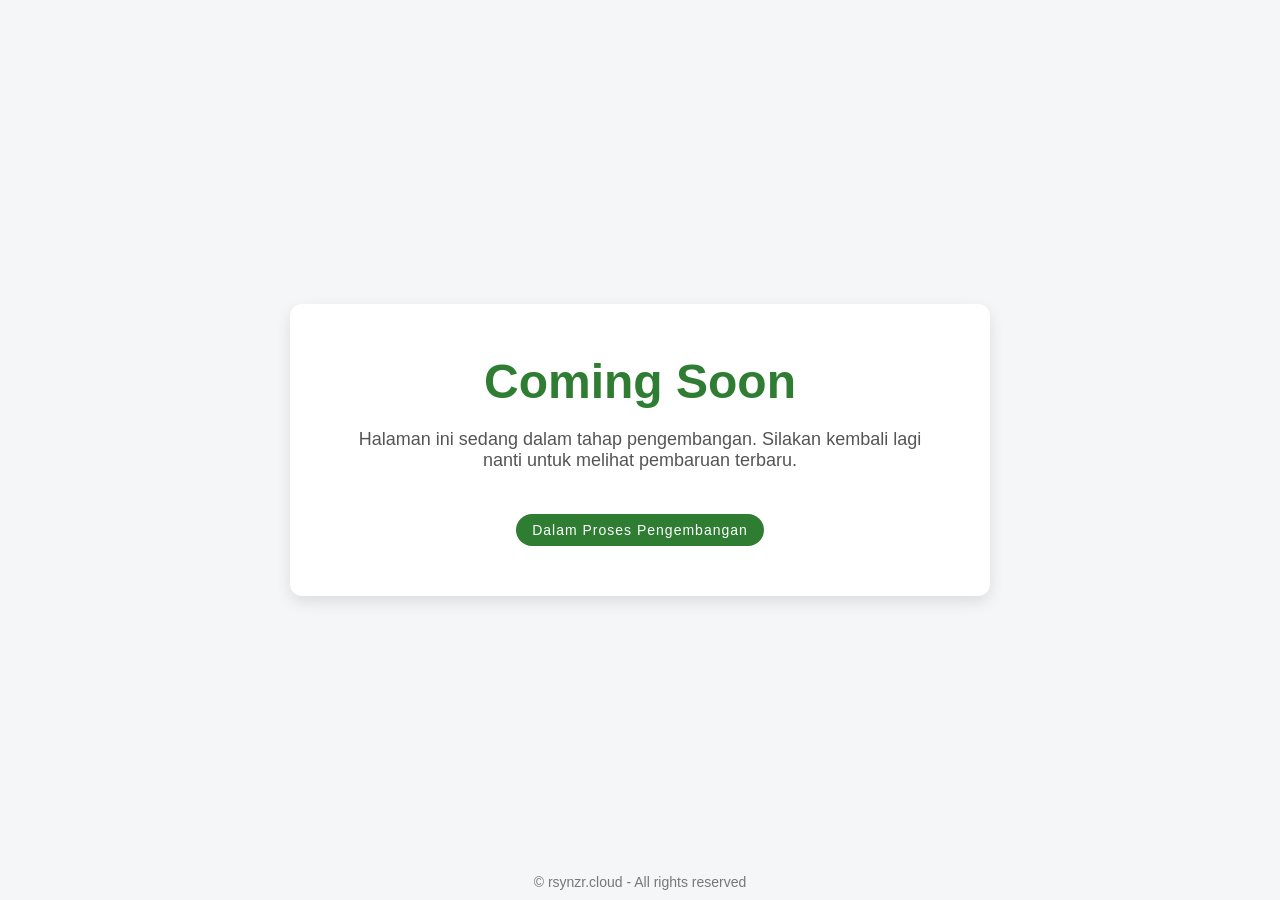
==== index.html @ 7661799d "robots" ====
<!DOCTYPE html>
<html lang="id">
<head>
    <meta charset="UTF-8">
    <meta name="viewport" content="width=device-width, initial-scale=1.0">
    <title>Coming Soon</title>
    <style>
        body {
            font-family: Arial, sans-serif;
            background-color: #f4f6f8;
            margin: 0;
            padding: 0;
            display: flex;
            justify-content: center;
            align-items: center;
            height: 100vh;
            text-align: center;
            position: relative;
        }
        .box {
            background: white;
            padding: 50px;
            border-radius: 12px;
            box-shadow: 0 6px 15px rgba(0,0,0,0.1);
            max-width: 600px;
        }
        h1 {
            font-size: 48px;
            margin: 0;
            color: #2e7d32;
        }
        p {
            margin-top: 20px;
            font-size: 18px;
            color: #555;
        }
        .badge {
            margin-top: 25px;
            display: inline-block;
            padding: 8px 16px;
            background-color: #2e7d32;
            color: white;
            border-radius: 20px;
            font-size: 14px;
            letter-spacing: 1px;
        }
        footer {
            position: absolute;
            bottom: 10px;
            width: 100%;
            text-align: center;
            font-size: 14px;
            color: #777;
        }
    </style>
</head>
<body>

    <div class="box">
        <h1>Coming Soon</h1>
        <p>Halaman ini sedang dalam tahap pengembangan. Silakan kembali lagi nanti untuk melihat pembaruan terbaru.</p>
        <div class="badge">Dalam Proses Pengembangan</div>
    </div>

    <footer>
        &copy; rsynzr.cloud - All rights reserved
    </footer>

</body>
</html>
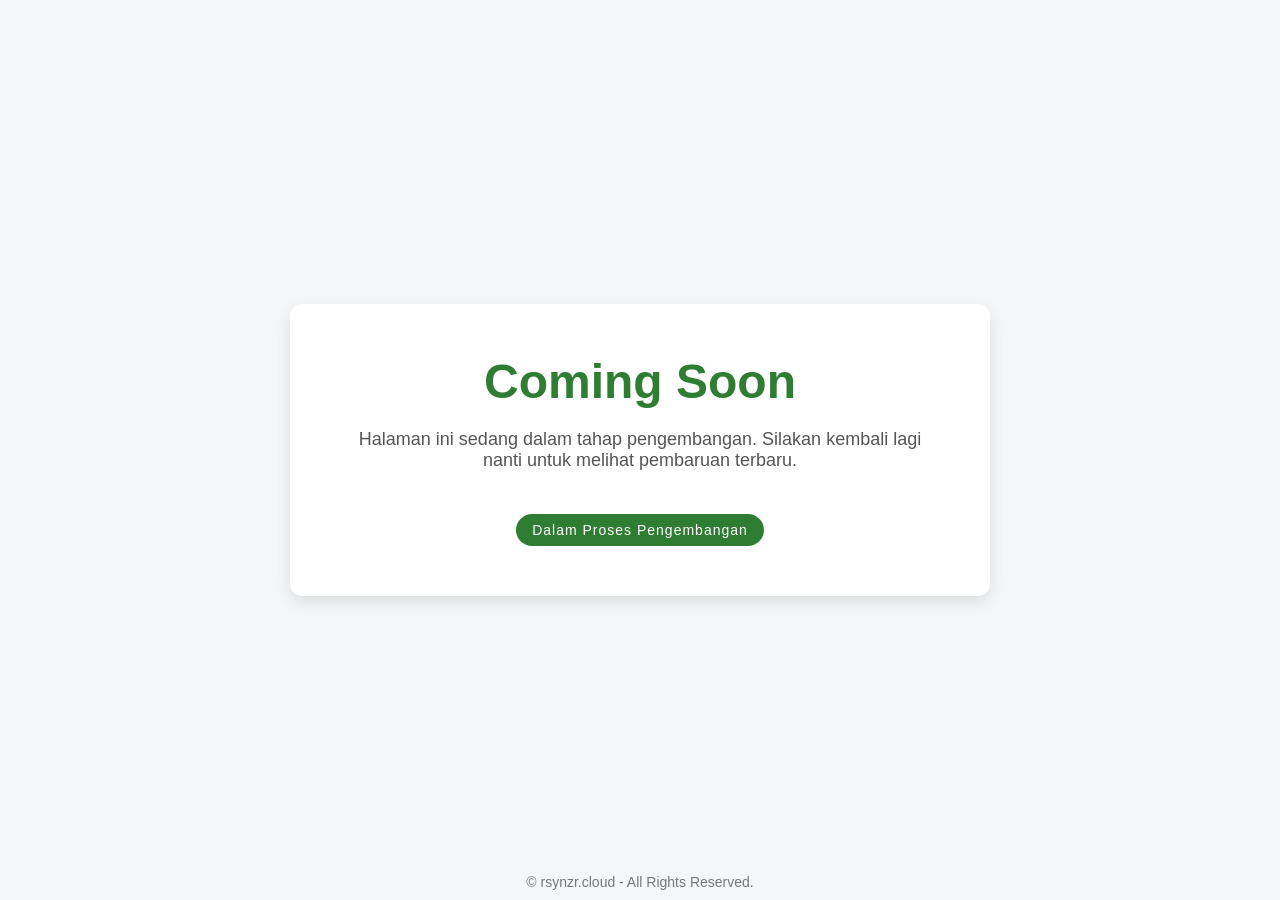
==== commit b9e06939: "copyright" ====
--- a/index.html
+++ b/index.html
@@ -1,6 +1,14 @@
 <!DOCTYPE html>
 <html lang="id">
 <head>
+     <!--                          
+  _ __ ___ _   _ _ __  _____ __ 
+ | '__/ __| | | | '_ \|_  / '__|
+ | |  \__ \ |_| | | | |/ /| |   
+ |_|  |___/\__, |_| |_/___|_|   
+            __/ |               
+           |___/               
+                                     -->
     <meta charset="UTF-8">
     <meta name="viewport" content="width=device-width, initial-scale=1.0">
     <title>Coming Soon</title>
@@ -63,7 +71,7 @@
     </div>
 
     <footer>
-        &copy; rsynzr.cloud - All rights reserved
+        &copy; rsynzr.cloud - All Rights Reserved.
     </footer>
 
 </body>
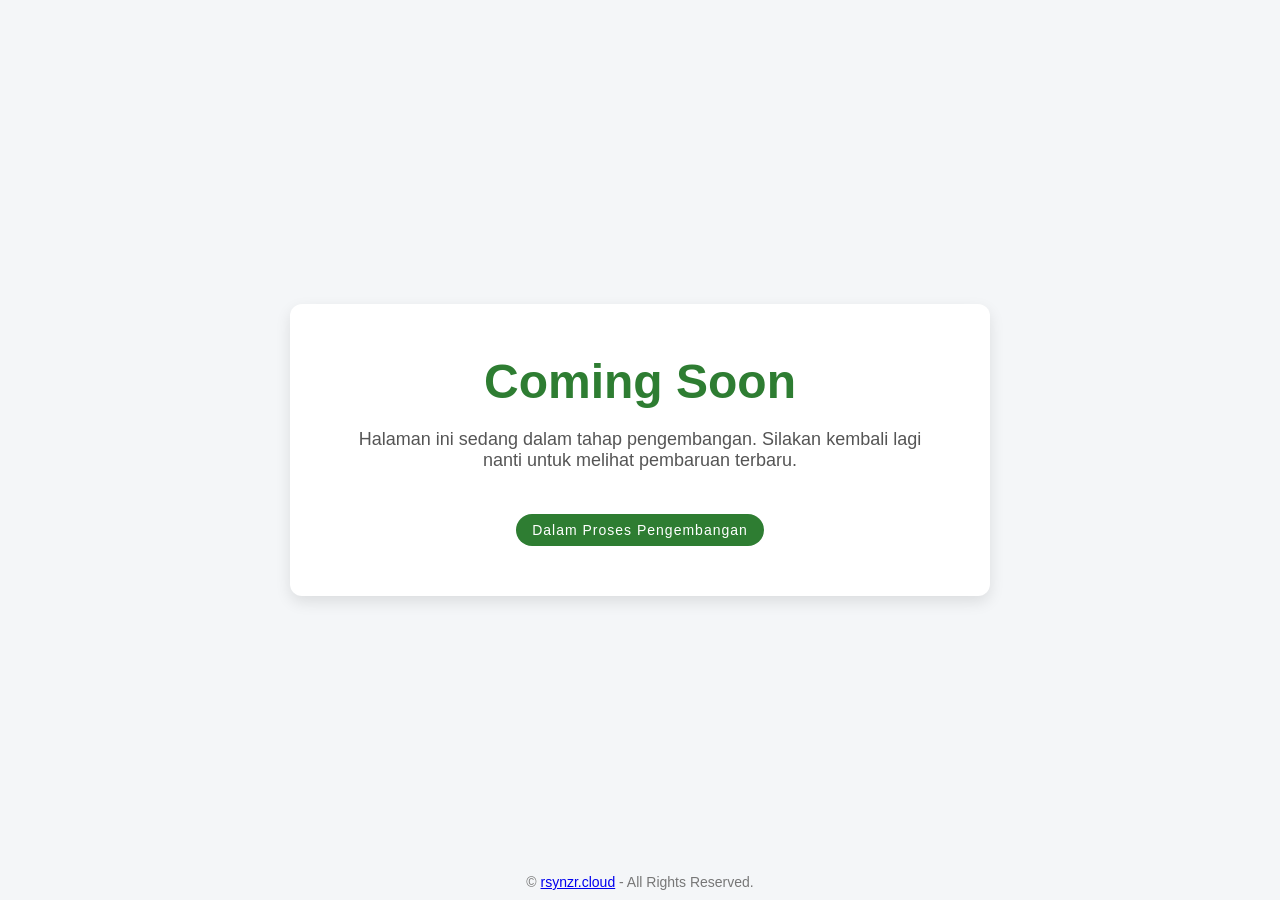
==== commit 8821f93f: "seb" ====
--- a/index.html
+++ b/index.html
@@ -70,8 +70,8 @@
         <div class="badge">Dalam Proses Pengembangan</div>
     </div>
 
-    <footer>
-        &copy; rsynzr.cloud - All Rights Reserved.
+   <footer>
+    &copy; <a href="https://rsynzr.cloud">rsynzr.cloud</a> - All Rights Reserved.
     </footer>
 
 </body>
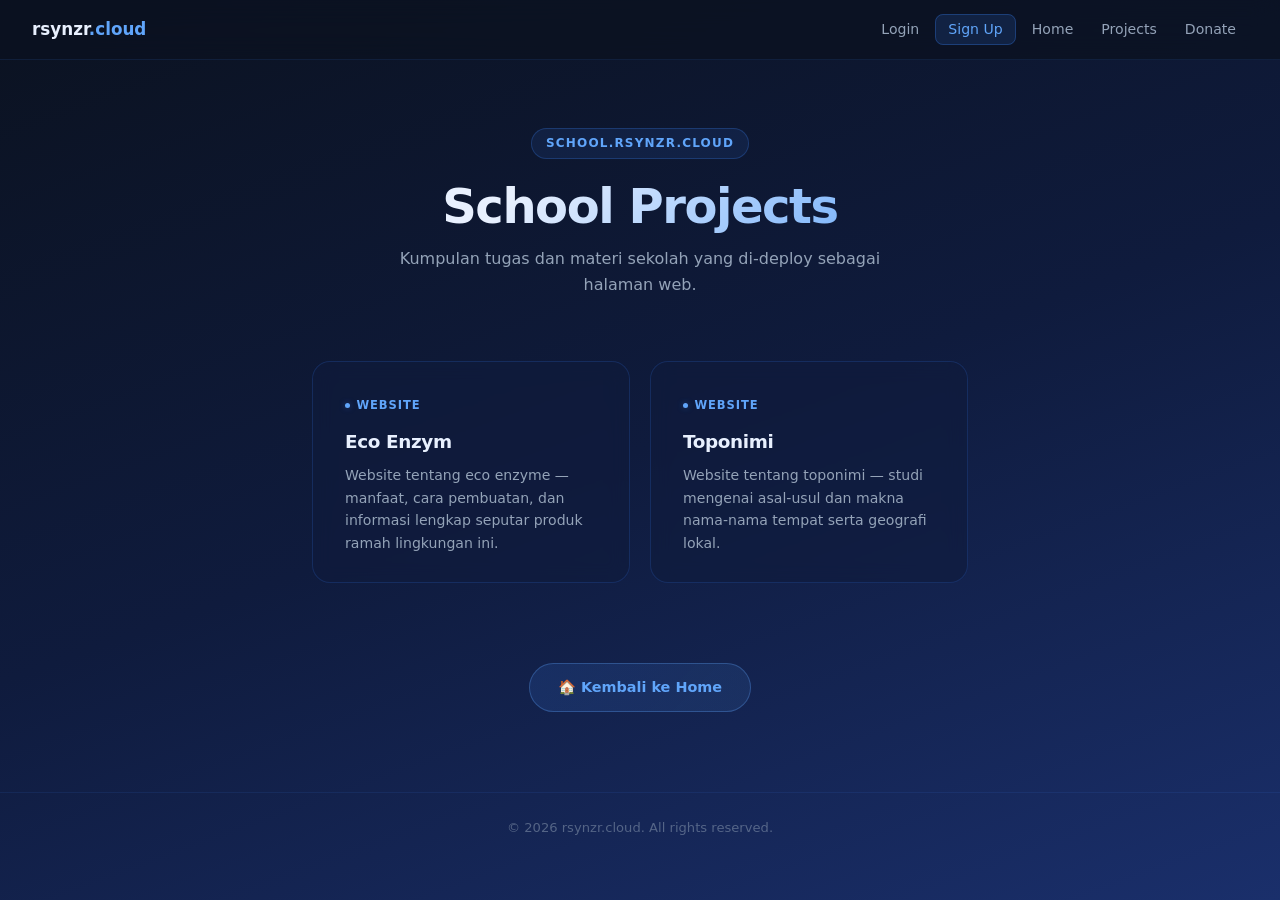
==== commit 5ac58629: "404" ====
--- a/index.html
+++ b/index.html
@@ -1,78 +1,205 @@
 <!DOCTYPE html>
 <html lang="id">
 <head>
-     <!--                          
-  _ __ ___ _   _ _ __  _____ __ 
- | '__/ __| | | | '_ \|_  / '__|
- | |  \__ \ |_| | | | |/ /| |   
- |_|  |___/\__, |_| |_/___|_|   
-            __/ |               
-           |___/               
-                                     -->
-    <meta charset="UTF-8">
-    <meta name="viewport" content="width=device-width, initial-scale=1.0">
-    <title>Coming Soon</title>
-    <style>
-        body {
-            font-family: Arial, sans-serif;
-            background-color: #f4f6f8;
-            margin: 0;
-            padding: 0;
-            display: flex;
-            justify-content: center;
-            align-items: center;
-            height: 100vh;
-            text-align: center;
-            position: relative;
-        }
-        .box {
-            background: white;
-            padding: 50px;
-            border-radius: 12px;
-            box-shadow: 0 6px 15px rgba(0,0,0,0.1);
-            max-width: 600px;
-        }
-        h1 {
-            font-size: 48px;
-            margin: 0;
-            color: #2e7d32;
-        }
-        p {
-            margin-top: 20px;
-            font-size: 18px;
-            color: #555;
-        }
-        .badge {
-            margin-top: 25px;
-            display: inline-block;
-            padding: 8px 16px;
-            background-color: #2e7d32;
-            color: white;
-            border-radius: 20px;
-            font-size: 14px;
-            letter-spacing: 1px;
-        }
-        footer {
-            position: absolute;
-            bottom: 10px;
-            width: 100%;
-            text-align: center;
-            font-size: 14px;
-            color: #777;
-        }
-    </style>
+  <meta charset="UTF-8" />
+  <meta name="viewport" content="width=device-width, initial-scale=1.0" />
+  <title>School — rsynzr.cloud</title>
+  <style>
+    *, *::before, *::after { box-sizing: border-box; margin: 0; padding: 0; }
+
+    :root {
+      --bg-dark: #0b1220;
+      --bg-mid: #0f1b3d;
+      --bg-light: #1a2f6b;
+      --accent: #3b82f6;
+      --accent-bright: #60a5fa;
+      --accent-glow: rgba(59,130,246,0.4);
+      --text-primary: #e8f0fe;
+      --text-secondary: #94a3b8;
+      --card-bg: rgba(15,27,61,0.6);
+      --card-border: rgba(59,130,246,0.18);
+      --card-border-hover: rgba(96,165,250,0.5);
+      --nav-bg: rgba(11,18,32,0.75);
+    }
+
+    html { scroll-behavior: smooth; }
+
+    body {
+      font-family: -apple-system, BlinkMacSystemFont, 'Segoe UI', system-ui, sans-serif;
+      background: linear-gradient(160deg, var(--bg-dark) 0%, var(--bg-mid) 50%, var(--bg-light) 100%);
+      background-attachment: fixed;
+      color: var(--text-primary);
+      min-height: 100vh;
+      line-height: 1.6;
+    }
+
+    nav {
+      position: fixed;
+      top: 0; left: 0; right: 0;
+      z-index: 100;
+      background: var(--nav-bg);
+      backdrop-filter: blur(14px);
+      -webkit-backdrop-filter: blur(14px);
+      border-bottom: 1px solid rgba(59,130,246,0.12);
+      padding: 0 2rem;
+      height: 60px;
+      display: flex;
+      align-items: center;
+      justify-content: space-between;
+    }
+    .nav-brand { font-size: 1.05rem; font-weight: 700; color: var(--text-primary); text-decoration: none; }
+    .nav-brand span { color: var(--accent-bright); }
+    .nav-links { display: flex; align-items: center; gap: 0.25rem; list-style: none; }
+    .nav-links a { color: var(--text-secondary); text-decoration: none; font-size: 0.88rem; font-weight: 500; padding: 0.4rem 0.75rem; border-radius: 8px; transition: color 0.2s, background 0.2s; }
+    .nav-links a:hover { color: var(--accent-bright); background: rgba(59,130,246,0.1); }
+    .nav-links a.cta { background: rgba(59,130,246,0.15); border: 1px solid rgba(59,130,246,0.3); color: var(--accent-bright); }
+    .nav-links a.cta:hover { background: rgba(59,130,246,0.28); }
+
+    .hero {
+      padding: 8rem 2rem 3rem;
+      text-align: center;
+      max-width: 700px;
+      margin: 0 auto;
+      animation: fadeUp 0.7s ease both;
+    }
+    .hero-eyebrow {
+      display: inline-block;
+      font-size: 0.75rem; font-weight: 600; letter-spacing: 0.1em; text-transform: uppercase;
+      color: var(--accent-bright);
+      background: rgba(59,130,246,0.1);
+      border: 1px solid rgba(59,130,246,0.25);
+      padding: 0.3rem 0.85rem; border-radius: 20px; margin-bottom: 1.25rem;
+    }
+    .hero h1 {
+      font-size: clamp(2rem, 6vw, 3rem); font-weight: 800; letter-spacing: -0.03em; line-height: 1.15; margin-bottom: 0.75rem;
+      background: linear-gradient(135deg, #e8f0fe 30%, var(--accent-bright) 100%);
+      -webkit-background-clip: text; -webkit-text-fill-color: transparent; background-clip: text;
+    }
+    .hero p { font-size: 1rem; color: var(--text-secondary); max-width: 500px; margin: 0 auto; }
+
+    .grid {
+      max-width: 720px; margin: 0 auto; padding: 1rem 2rem 5rem;
+      display: grid; grid-template-columns: repeat(auto-fit, minmax(280px, 1fr)); gap: 1.25rem;
+    }
+
+    .card {
+      background: var(--card-bg);
+      border: 1px solid var(--card-border);
+      border-radius: 18px;
+      padding: 1.75rem 2rem;
+      backdrop-filter: blur(10px);
+      -webkit-backdrop-filter: blur(10px);
+      text-decoration: none;
+      color: inherit;
+      display: block;
+      transition: transform 0.28s ease, box-shadow 0.28s ease, border-color 0.28s ease;
+      position: relative; overflow: hidden;
+    }
+    .card::before {
+      content: '';
+      position: absolute; top: 0; left: 0; right: 0; height: 1px;
+      background: linear-gradient(90deg, transparent, rgba(96,165,250,0.35), transparent);
+      opacity: 0; transition: opacity 0.3s ease;
+    }
+    .card:nth-child(1) { animation: fadeUp 0.6s 0.1s ease both; }
+    .card:nth-child(2) { animation: fadeUp 0.6s 0.2s ease both; }
+    .card:nth-child(3) { animation: fadeUp 0.6s 0.3s ease both; }
+    .card:hover { transform: translateY(-5px); border-color: var(--card-border-hover); box-shadow: 0 16px 48px rgba(0,0,0,0.35), 0 0 36px rgba(59,130,246,0.18); }
+    .card:hover::before { opacity: 1; }
+
+    .card-tag {
+      display: inline-flex; align-items: center; gap: 0.4rem;
+      font-size: 0.72rem; font-weight: 600; letter-spacing: 0.08em; text-transform: uppercase;
+      color: var(--accent-bright); margin-bottom: 0.75rem;
+    }
+    .card-dot {
+      width: 5px; height: 5px; border-radius: 50%;
+      background: var(--accent-bright); box-shadow: 0 0 6px var(--accent-glow);
+    }
+    .card h2 { font-size: 1.15rem; font-weight: 700; letter-spacing: -0.02em; color: var(--text-primary); margin-bottom: 0.5rem; }
+    .card p { font-size: 0.88rem; color: var(--text-secondary); line-height: 1.6; }
+    .card-arrow {
+      position: absolute; bottom: 1.5rem; right: 1.75rem;
+      color: var(--accent-bright); font-size: 1.1rem; opacity: 0;
+      transition: opacity 0.25s ease, transform 0.25s ease;
+    }
+    .card:hover .card-arrow { opacity: 1; transform: translateX(4px); }
+
+    .home-link {
+      text-align: center;
+      padding: 0 2rem 5rem;
+      animation: fadeUp 0.6s 0.4s ease both;
+    }
+    .home-btn {
+      display: inline-flex; align-items: center; gap: 0.5rem;
+      padding: 0.75rem 1.75rem; border-radius: 50px;
+      background: linear-gradient(135deg, rgba(59,130,246,0.15), rgba(96,165,250,0.1));
+      border: 1px solid rgba(96,165,250,0.3);
+      color: var(--accent-bright); text-decoration: none;
+      font-size: 0.9rem; font-weight: 600;
+      transition: transform 0.25s, box-shadow 0.25s, background 0.25s;
+    }
+    .home-btn:hover {
+      transform: translateY(-3px);
+      background: linear-gradient(135deg, rgba(59,130,246,0.28), rgba(96,165,250,0.2));
+      box-shadow: 0 6px 24px rgba(59,130,246,0.3);
+    }
+
+    footer { border-top: 1px solid rgba(59,130,246,0.1); padding: 1.5rem 2rem; text-align: center; font-size: 0.82rem; color: rgba(148,163,184,0.5); }
+
+    @keyframes fadeUp { from { opacity: 0; transform: translateY(20px); } to { opacity: 1; transform: translateY(0); } }
+
+    @media (max-width: 620px) {
+      nav { padding: 0 1rem; }
+      .nav-links a:not(.cta) { display: none; }
+      .hero { padding: 7rem 1.25rem 2.5rem; }
+      .grid { padding: 1rem 1.25rem 4rem; grid-template-columns: 1fr; }
+      .home-link { padding: 0 1.25rem 4rem; }
+    }
+  </style>
 </head>
 <body>
 
-    <div class="box">
-        <h1>Coming Soon</h1>
-        <p>Halaman ini sedang dalam tahap pengembangan. Silakan kembali lagi nanti untuk melihat pembaruan terbaru.</p>
-        <div class="badge">Dalam Proses Pengembangan</div>
-    </div>
-
-   <footer>
-    &copy; <a href="https://rsynzr.cloud">rsynzr.cloud</a> - All Rights Reserved.
-    </footer>
+  <nav>
+    <a href="https://rsynzr.cloud/" class="nav-brand">rsynzr<span>.cloud</span></a>
+    <ul class="nav-links">
+      <li><a href="signin.html">Login</a></li>
+      <li><a href="signup.html" class="cta">Sign Up</a></li>
+      <li><a href="https://rsynzr.cloud/">Home</a></li>
+      <li><a href="https://project.rsynzr.cloud/">Projects</a></li>
+      <li><a href="https://donate.rsynzr.cloud/">Donate</a></li>
+    </ul>
+  </nav>
+
+  <div class="hero">
+    <div class="hero-eyebrow">school.rsynzr.cloud</div>
+    <h1>School Projects</h1>
+    <p>Kumpulan tugas dan materi sekolah yang di-deploy sebagai halaman web.</p>
+  </div>
+
+  <div class="grid">
+
+    <a href="https://school.rsynzr.cloud/ecoenzym" class="card">
+      <div class="card-tag"><span class="card-dot"></span> Website</div>
+      <h2>Eco Enzym</h2>
+      <p>Website tentang eco enzyme — manfaat, cara pembuatan, dan informasi lengkap seputar produk ramah lingkungan ini.</p>
+      <span class="card-arrow">→</span>
+    </a>
+
+    <a href="https://school.rsynzr.cloud/toponimi" class="card">
+      <div class="card-tag"><span class="card-dot"></span> Website</div>
+      <h2>Toponimi</h2>
+      <p>Website tentang toponimi — studi mengenai asal-usul dan makna nama-nama tempat serta geografi lokal.</p>
+      <span class="card-arrow">→</span>
+    </a>
+
+  </div>
+
+  <div class="home-link">
+    <a href="https://rsynzr.cloud/" class="home-btn">🏠 Kembali ke Home</a>
+  </div>
+
+  <footer>&copy; 2026 rsynzr.cloud. All rights reserved.</footer>
 
 </body>
 </html>
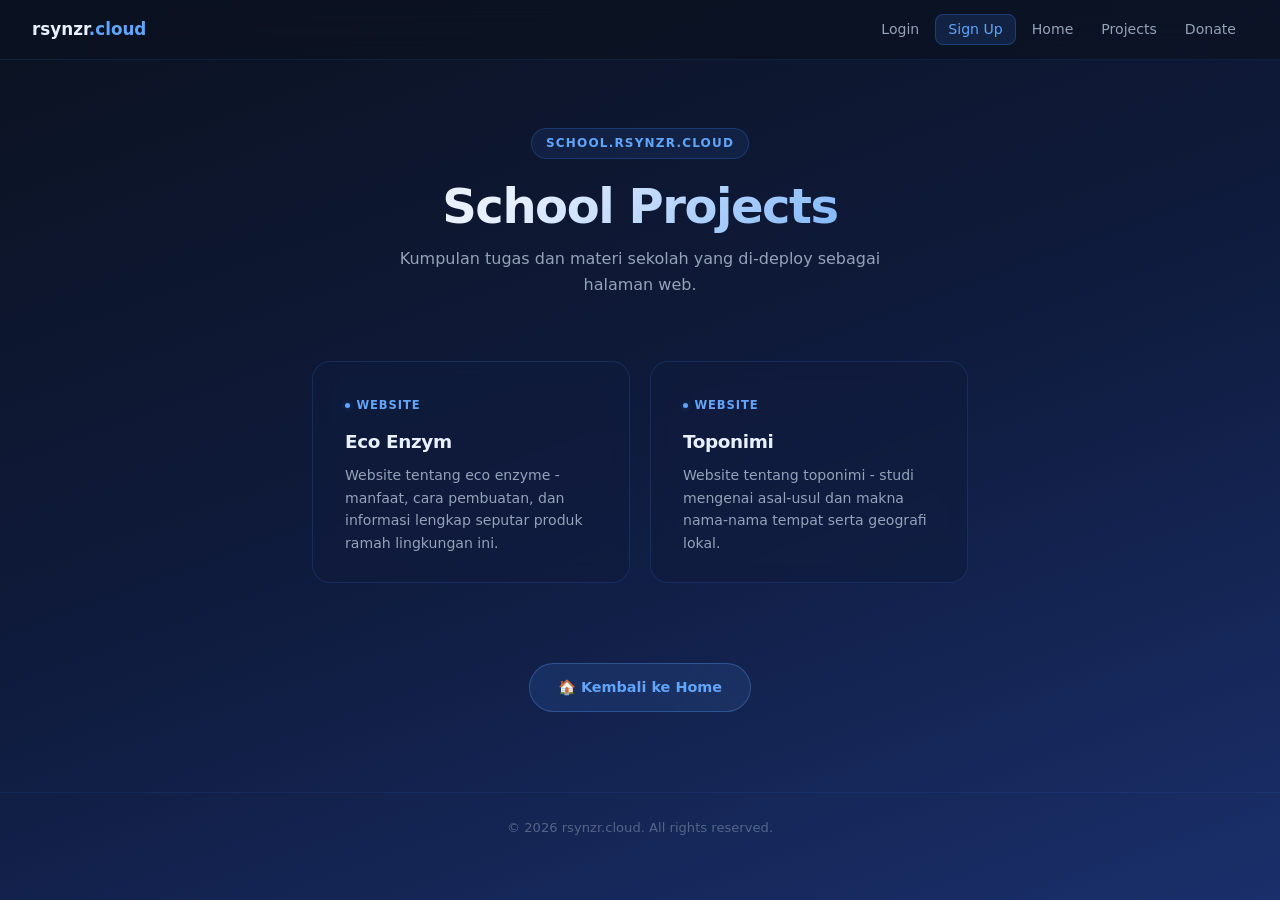
==== commit 082dc349: "a" ====
--- a/index.html
+++ b/index.html
@@ -3,7 +3,7 @@
 <head>
   <meta charset="UTF-8" />
   <meta name="viewport" content="width=device-width, initial-scale=1.0" />
-  <title>School — rsynzr.cloud</title>
+  <title>School - rsynzr.cloud</title>
   <style>
     *, *::before, *::after { box-sizing: border-box; margin: 0; padding: 0; }
 
@@ -182,14 +182,14 @@
     <a href="https://school.rsynzr.cloud/ecoenzym" class="card">
       <div class="card-tag"><span class="card-dot"></span> Website</div>
       <h2>Eco Enzym</h2>
-      <p>Website tentang eco enzyme — manfaat, cara pembuatan, dan informasi lengkap seputar produk ramah lingkungan ini.</p>
+      <p>Website tentang eco enzyme - manfaat, cara pembuatan, dan informasi lengkap seputar produk ramah lingkungan ini.</p>
       <span class="card-arrow">→</span>
     </a>
 
     <a href="https://school.rsynzr.cloud/toponimi" class="card">
       <div class="card-tag"><span class="card-dot"></span> Website</div>
       <h2>Toponimi</h2>
-      <p>Website tentang toponimi — studi mengenai asal-usul dan makna nama-nama tempat serta geografi lokal.</p>
+      <p>Website tentang toponimi - studi mengenai asal-usul dan makna nama-nama tempat serta geografi lokal.</p>
       <span class="card-arrow">→</span>
     </a>
 
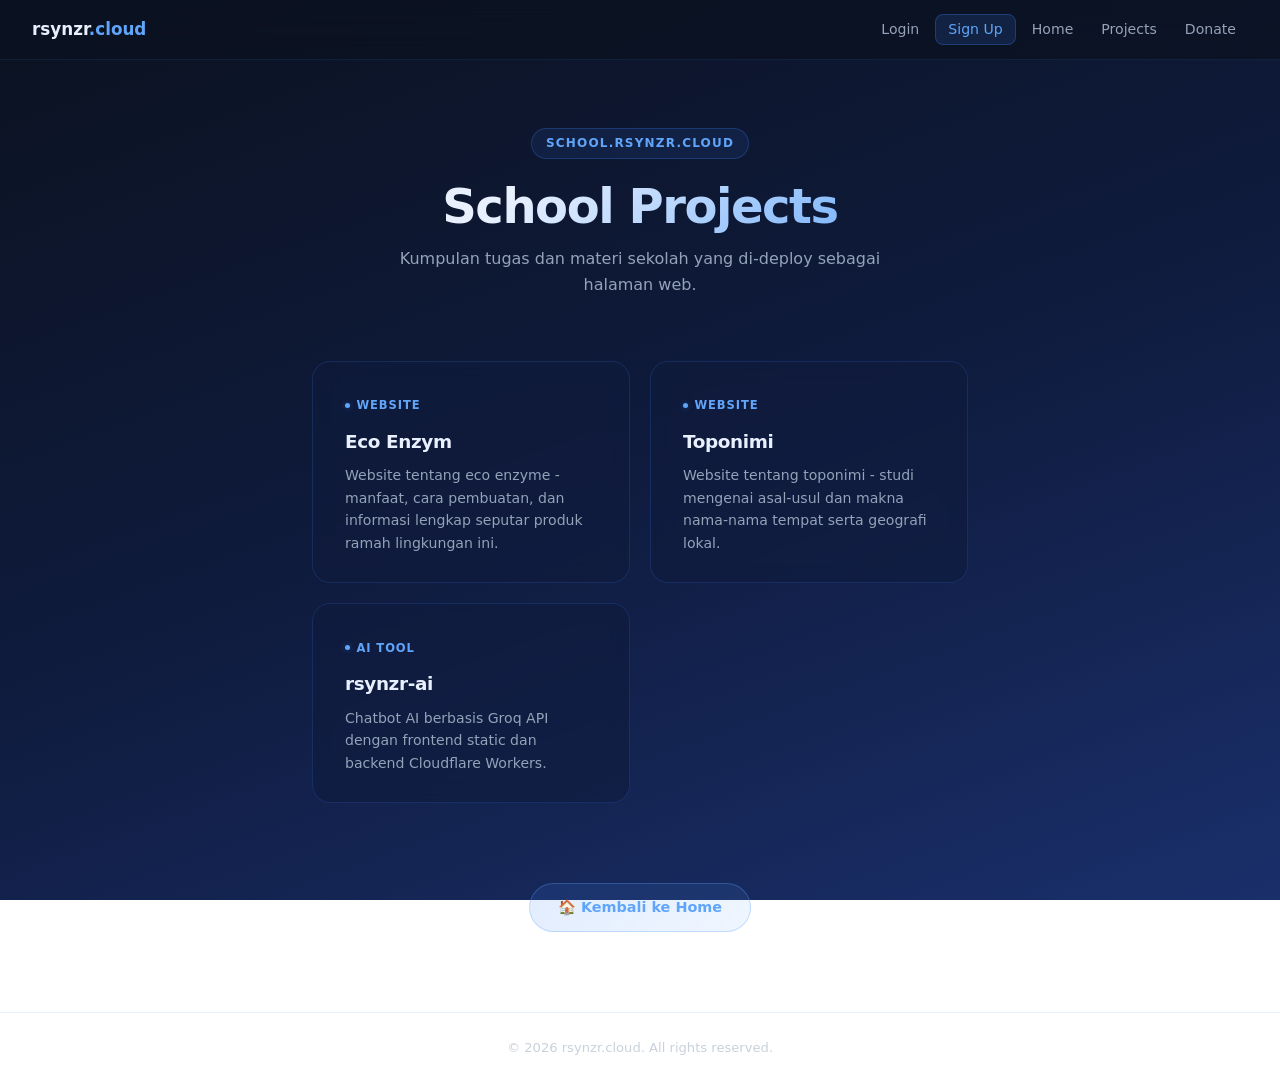
==== commit f15c3c35: "a" ====
--- a/index.html
+++ b/index.html
@@ -193,6 +193,13 @@
       <span class="card-arrow">→</span>
     </a>
 
+    <a href="https://school.rsynzr.cloud/rsynzr-ai/" class="card">
+      <div class="card-tag"><span class="card-dot"></span> AI Tool</div>
+      <h2>rsynzr-ai</h2>
+      <p>Chatbot AI berbasis Groq API dengan frontend static dan backend Cloudflare Workers.</p>
+      <span class="card-arrow">&rarr;</span>
+    </a>
+
   </div>
 
   <div class="home-link">
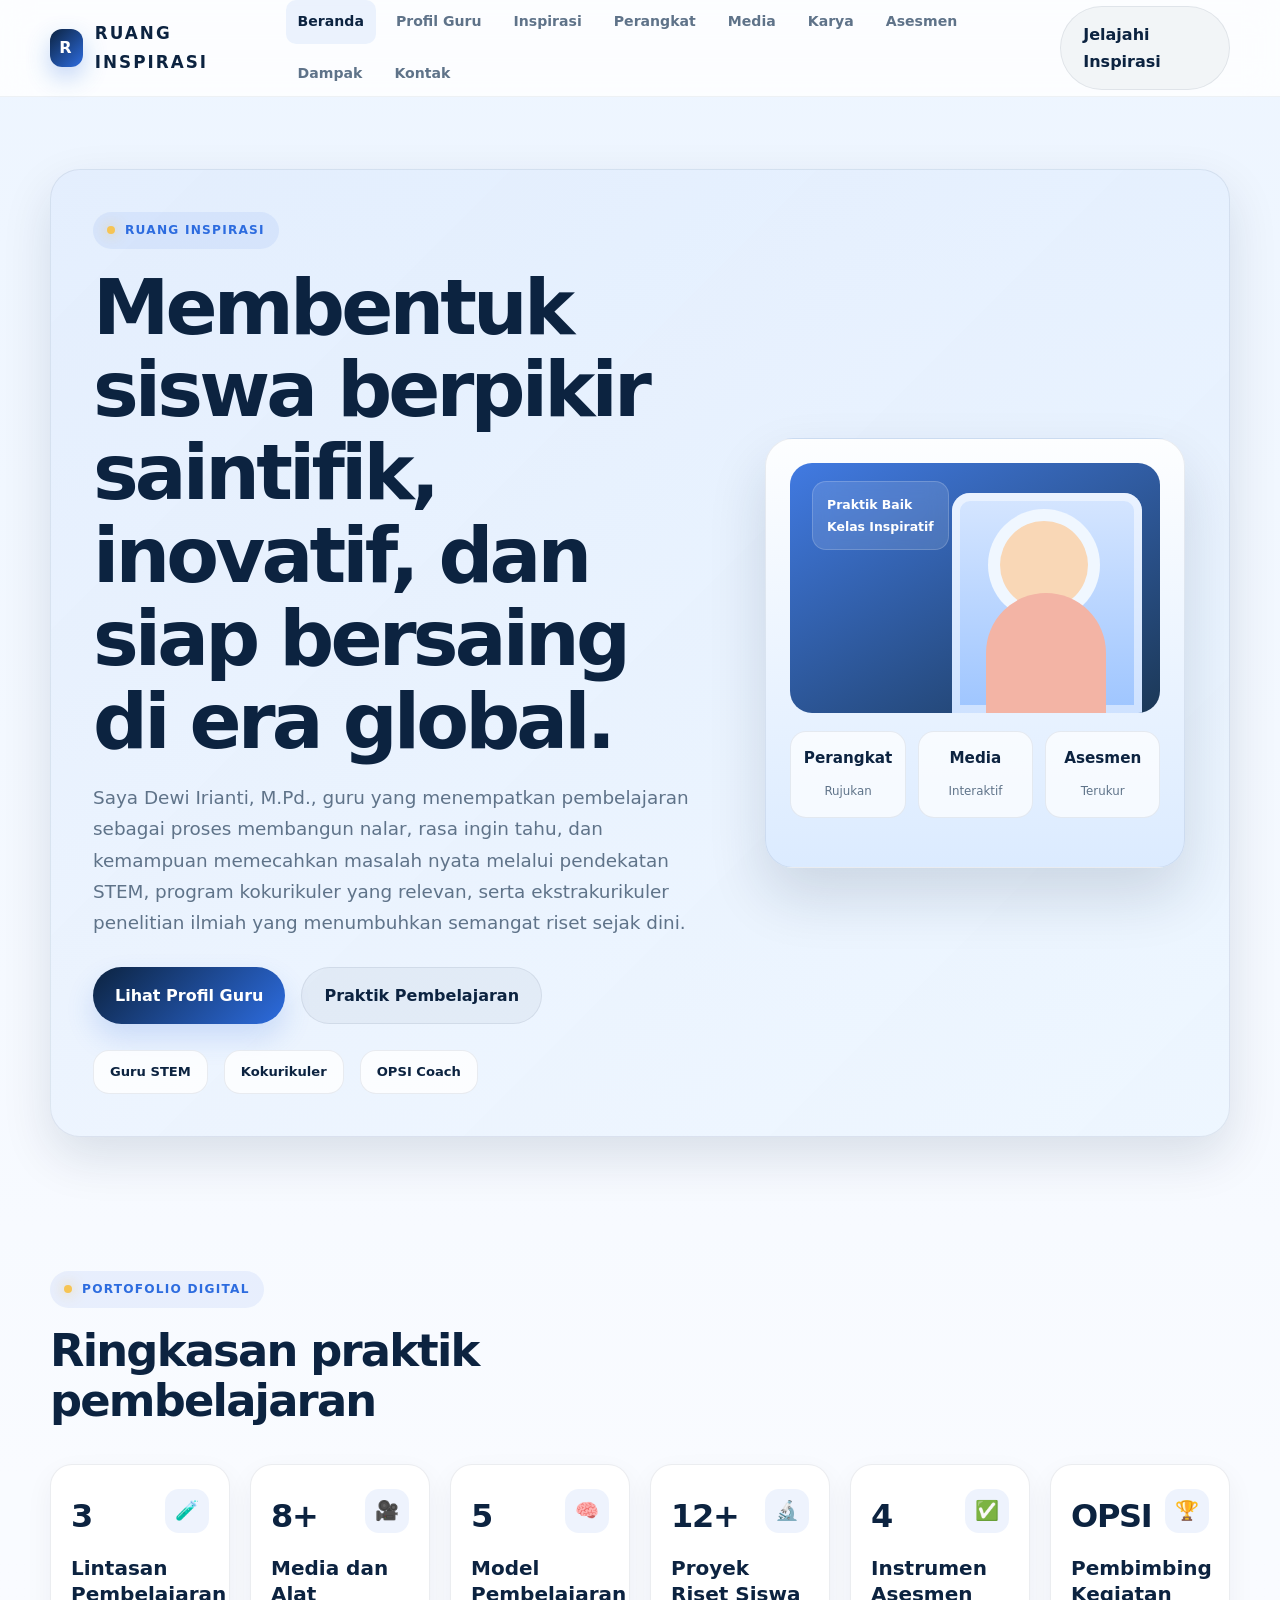
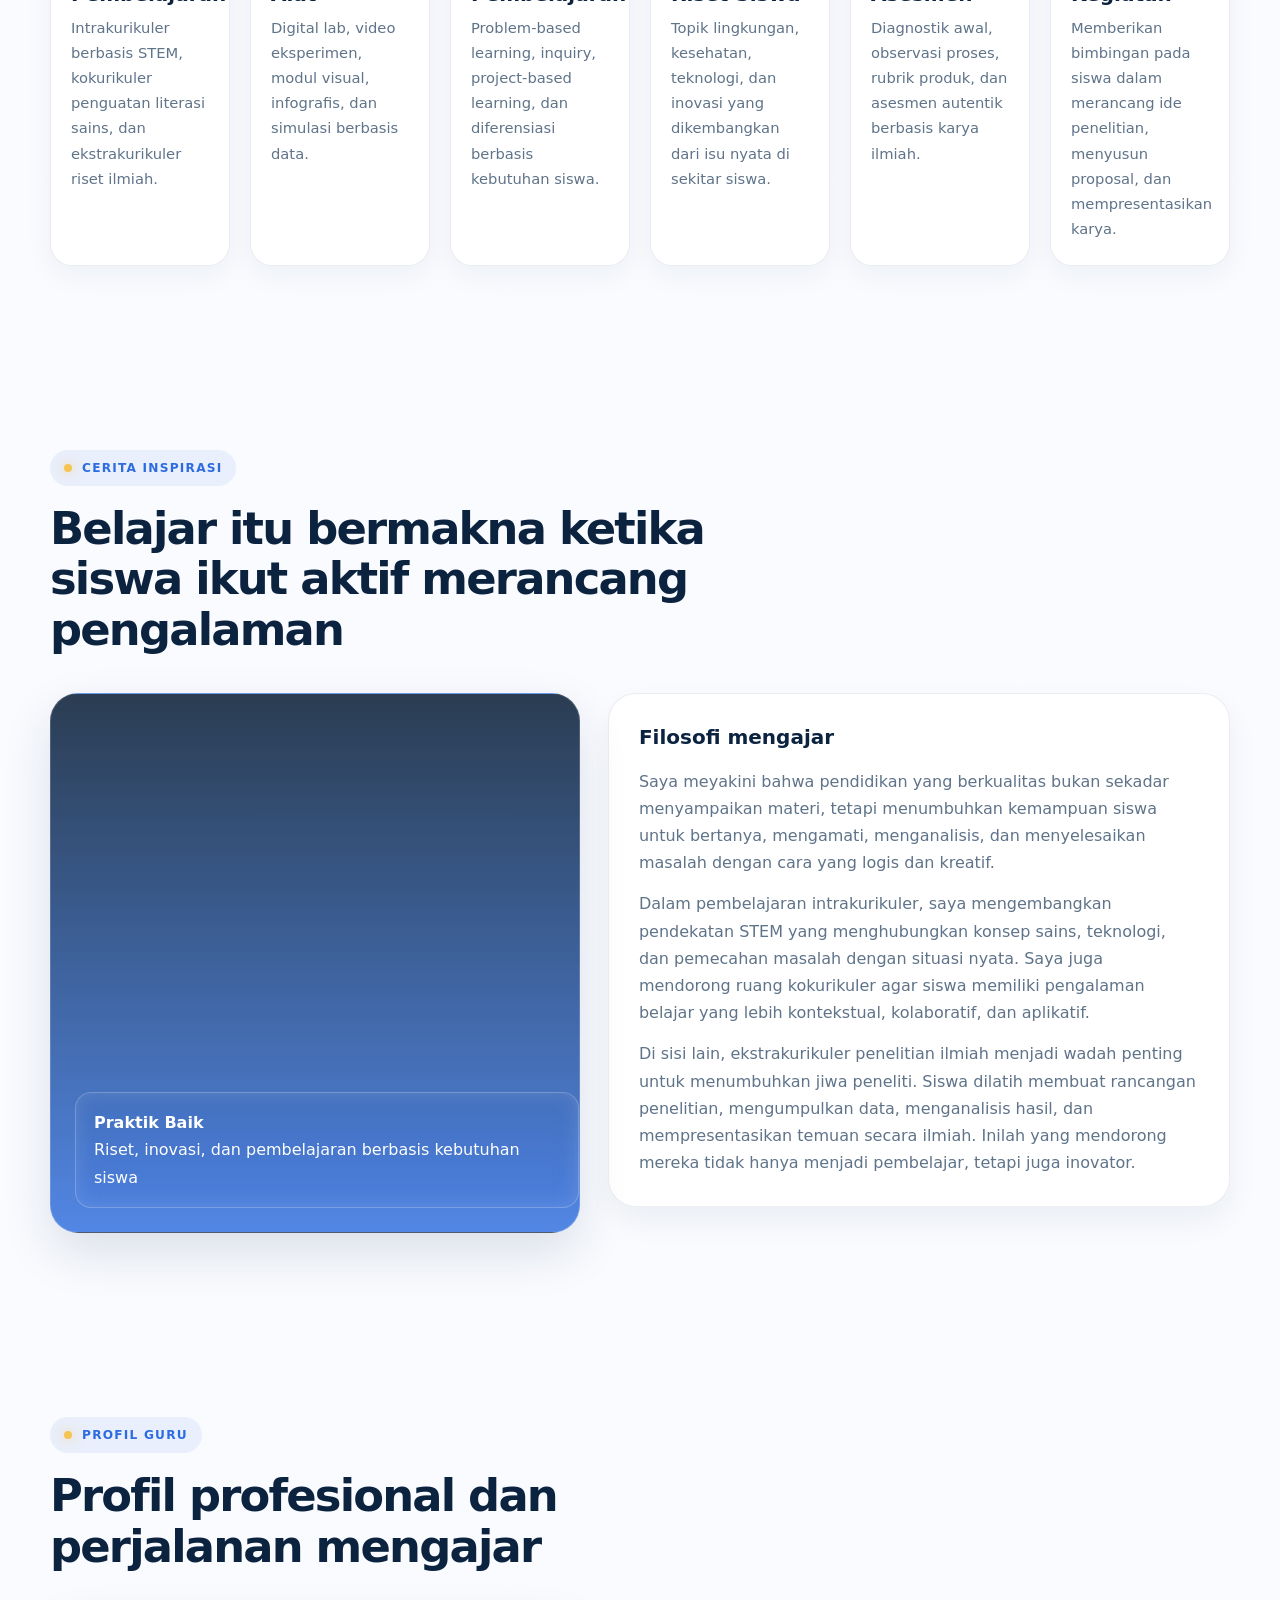
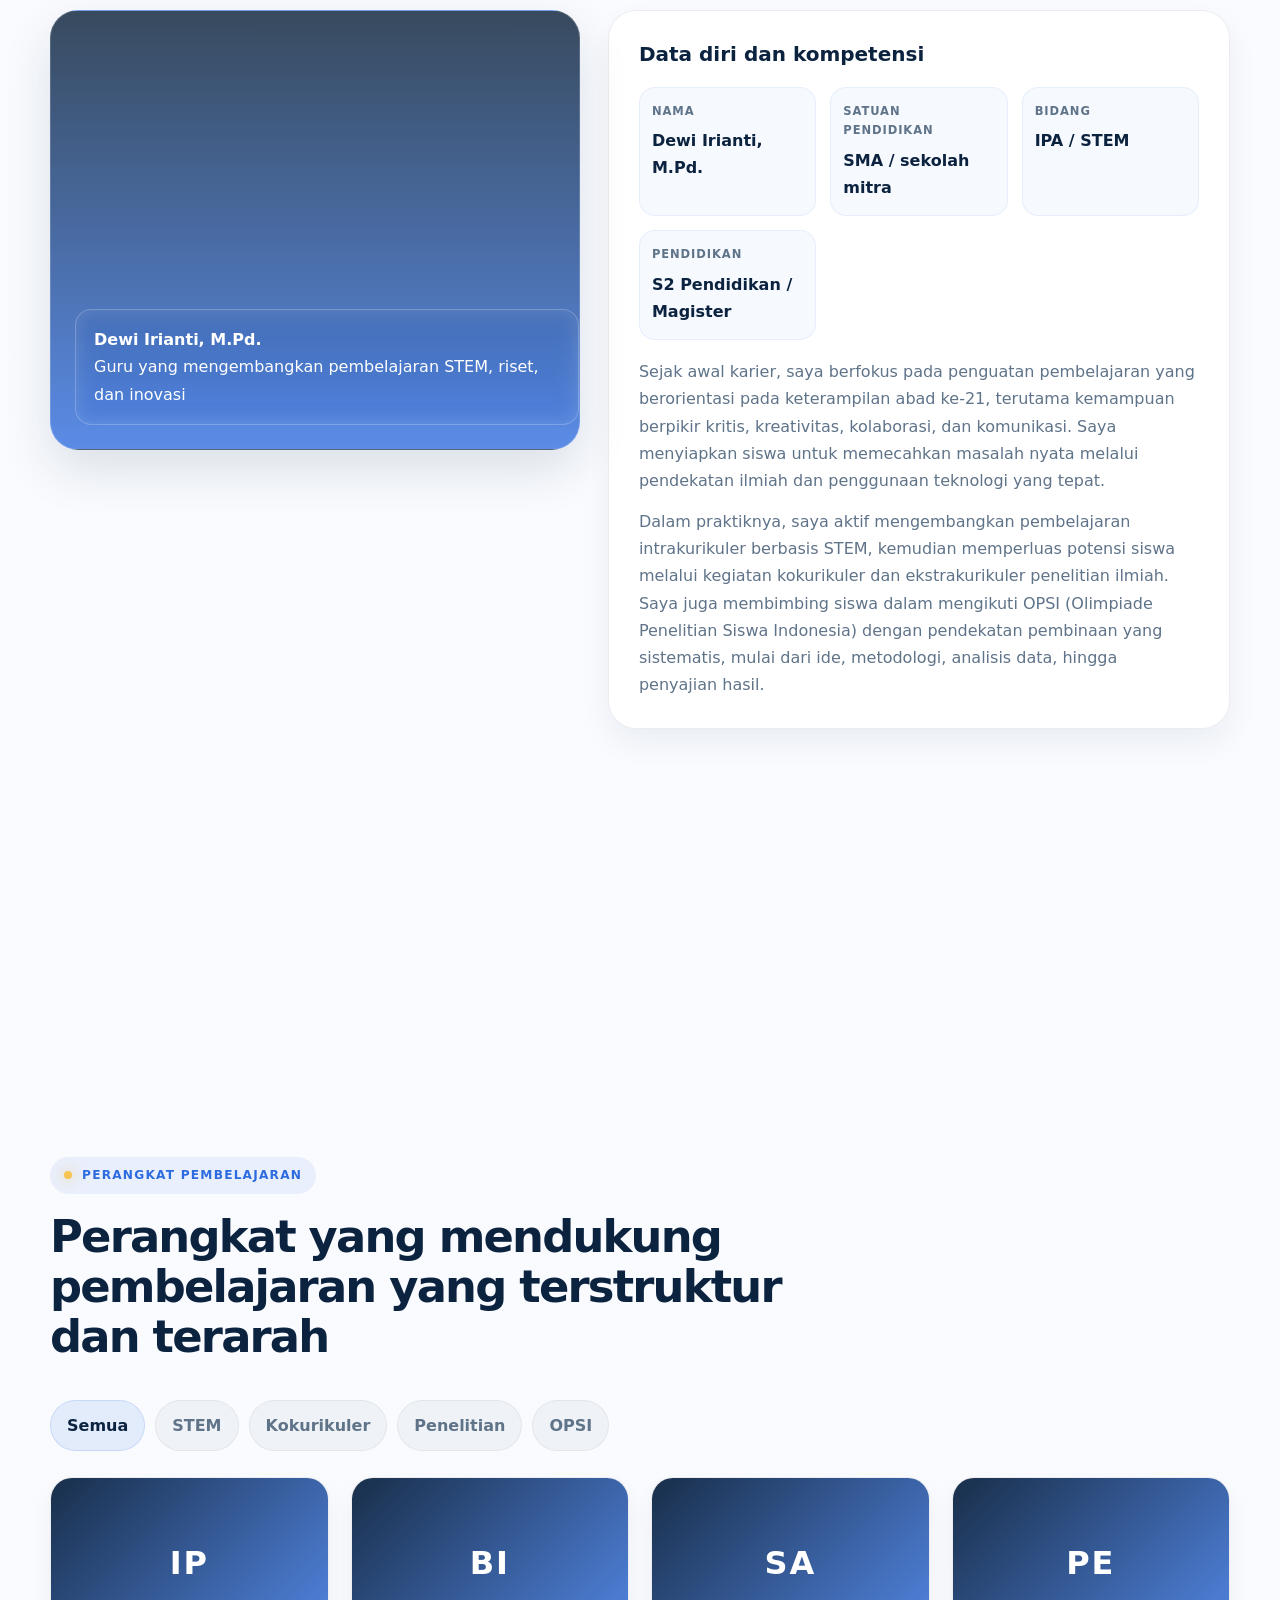
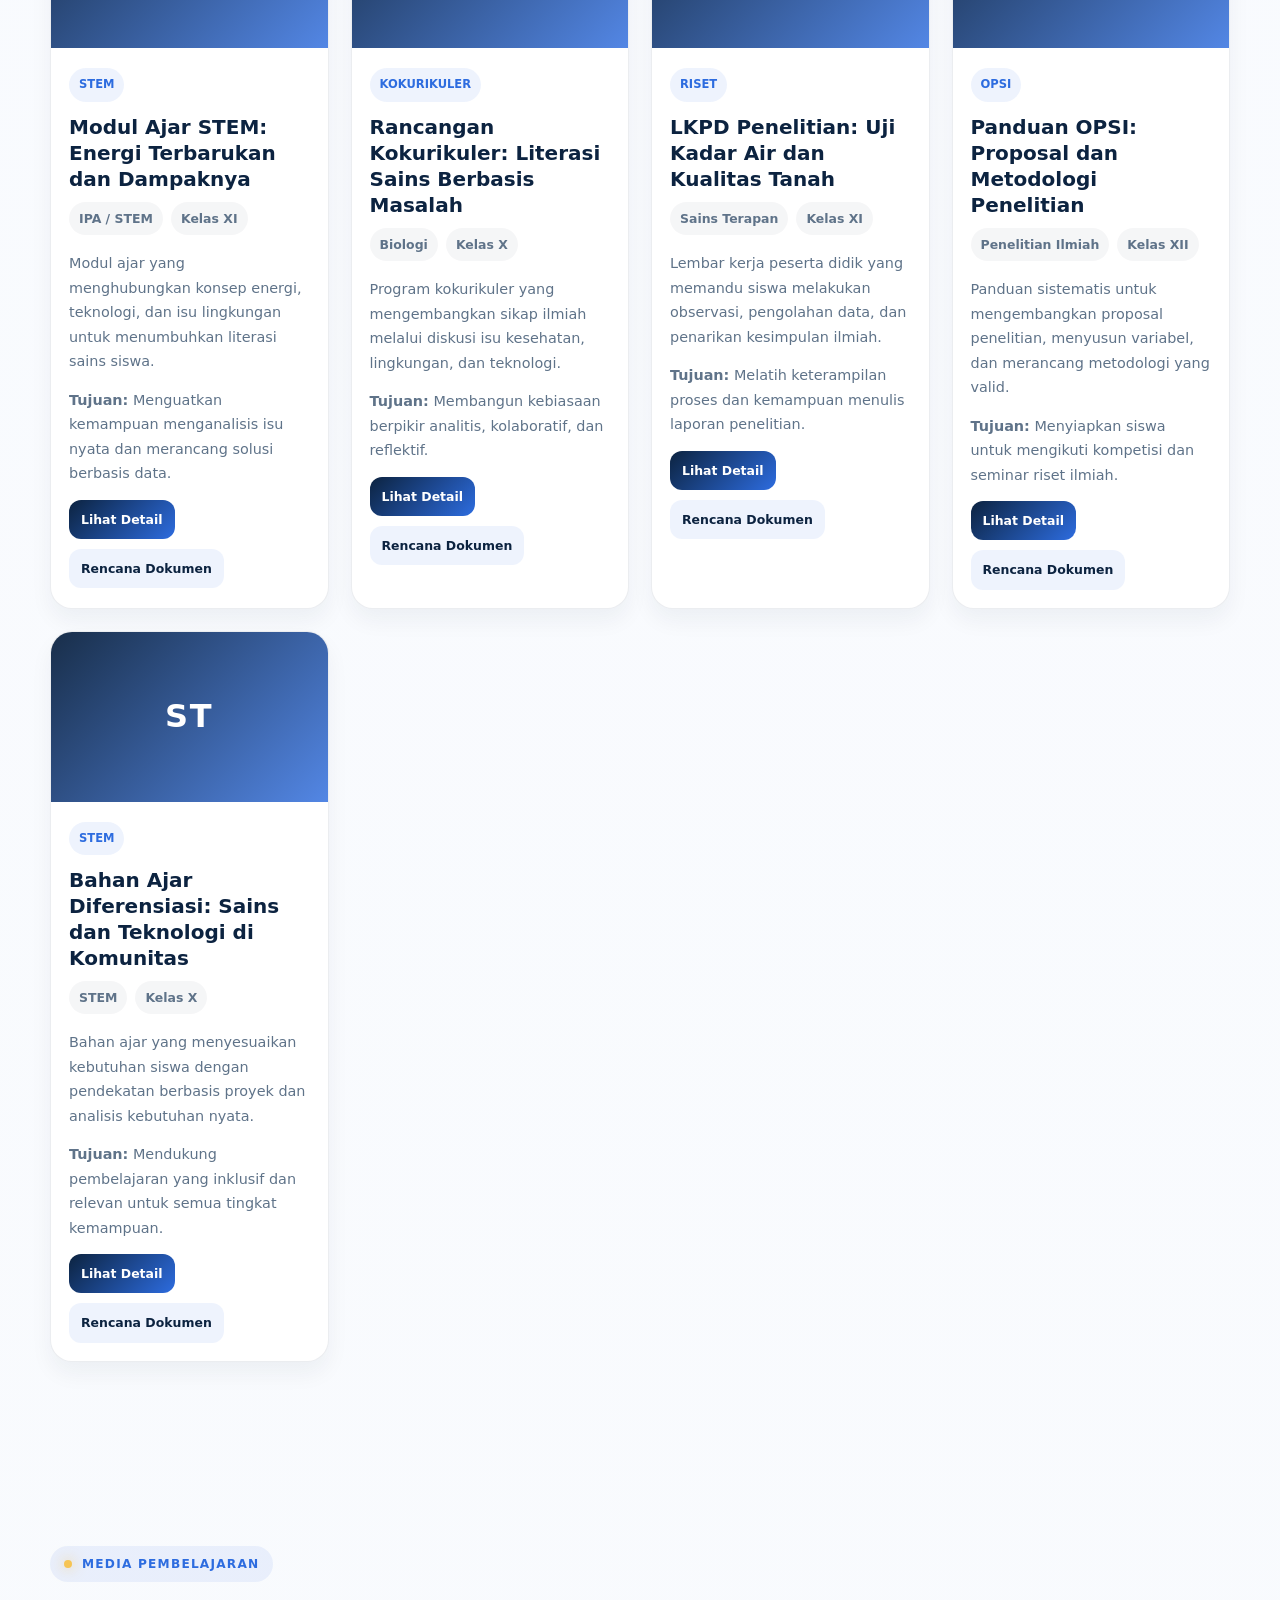
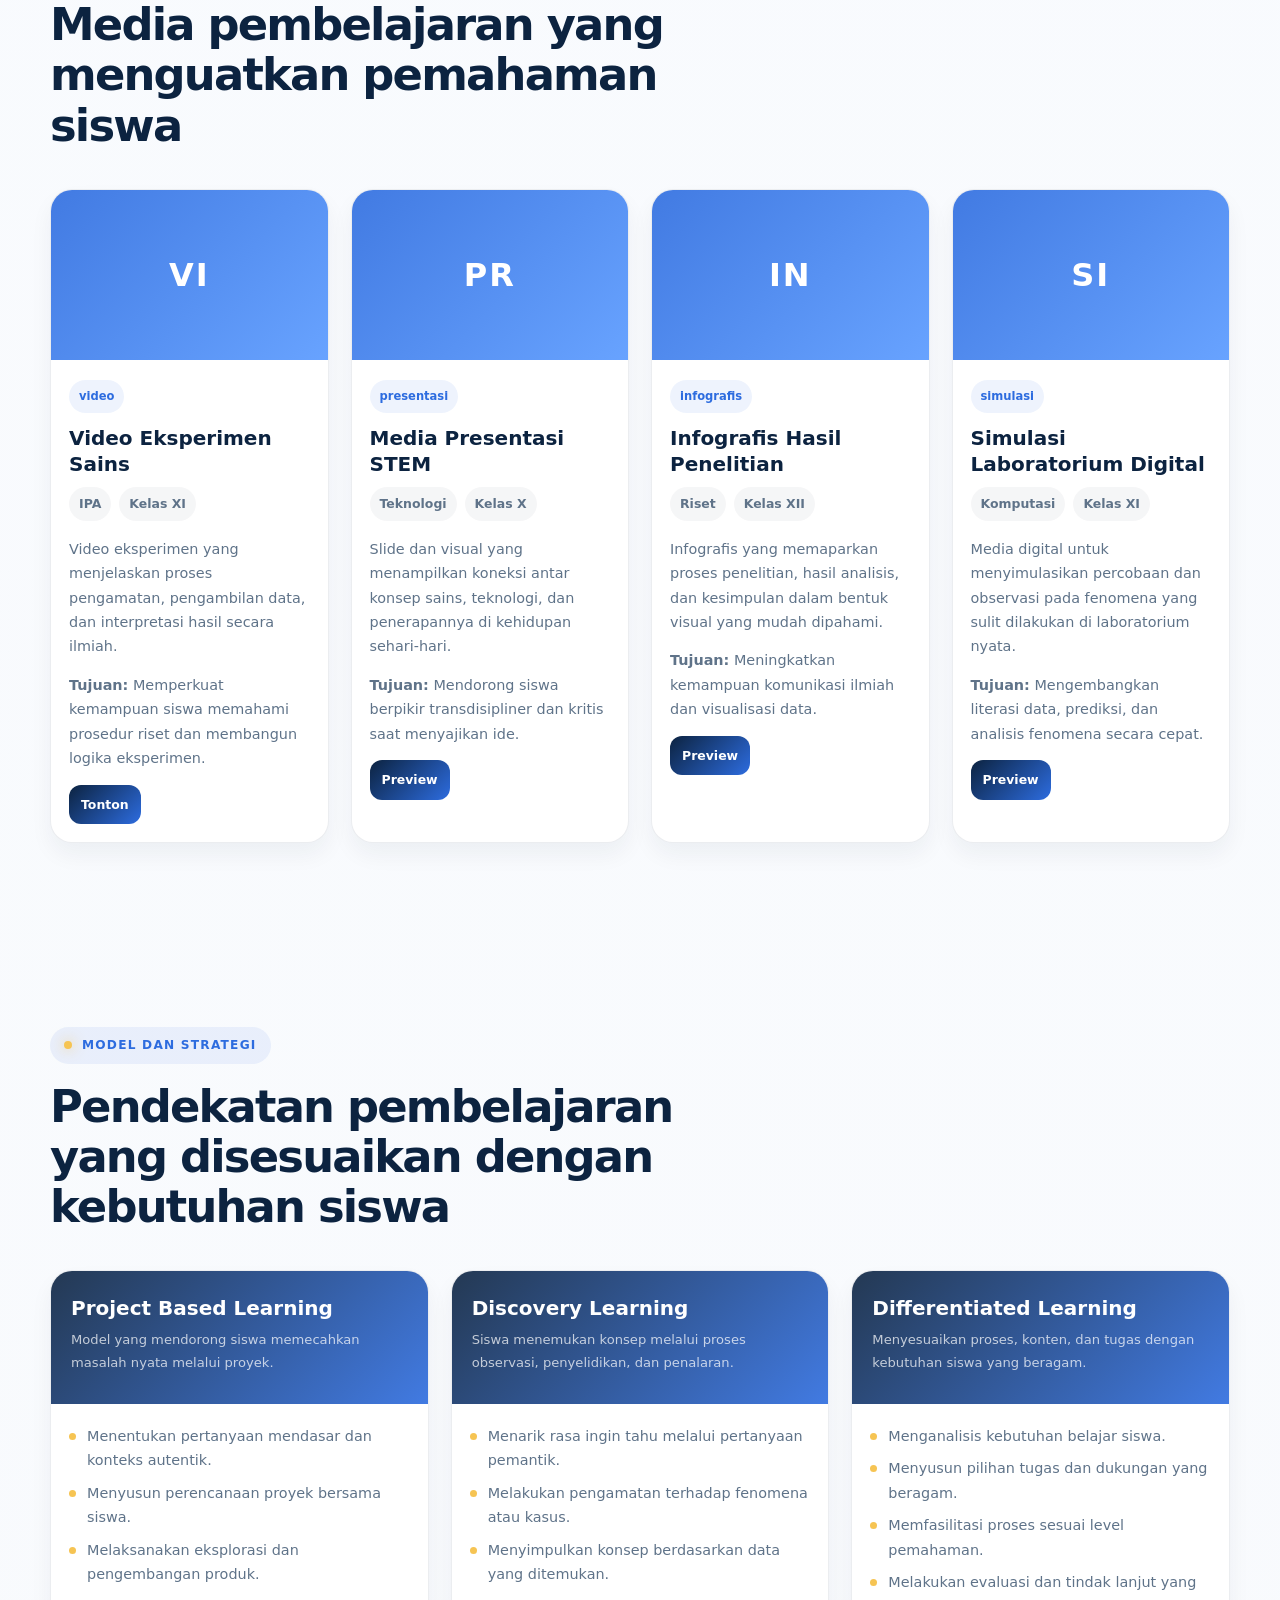
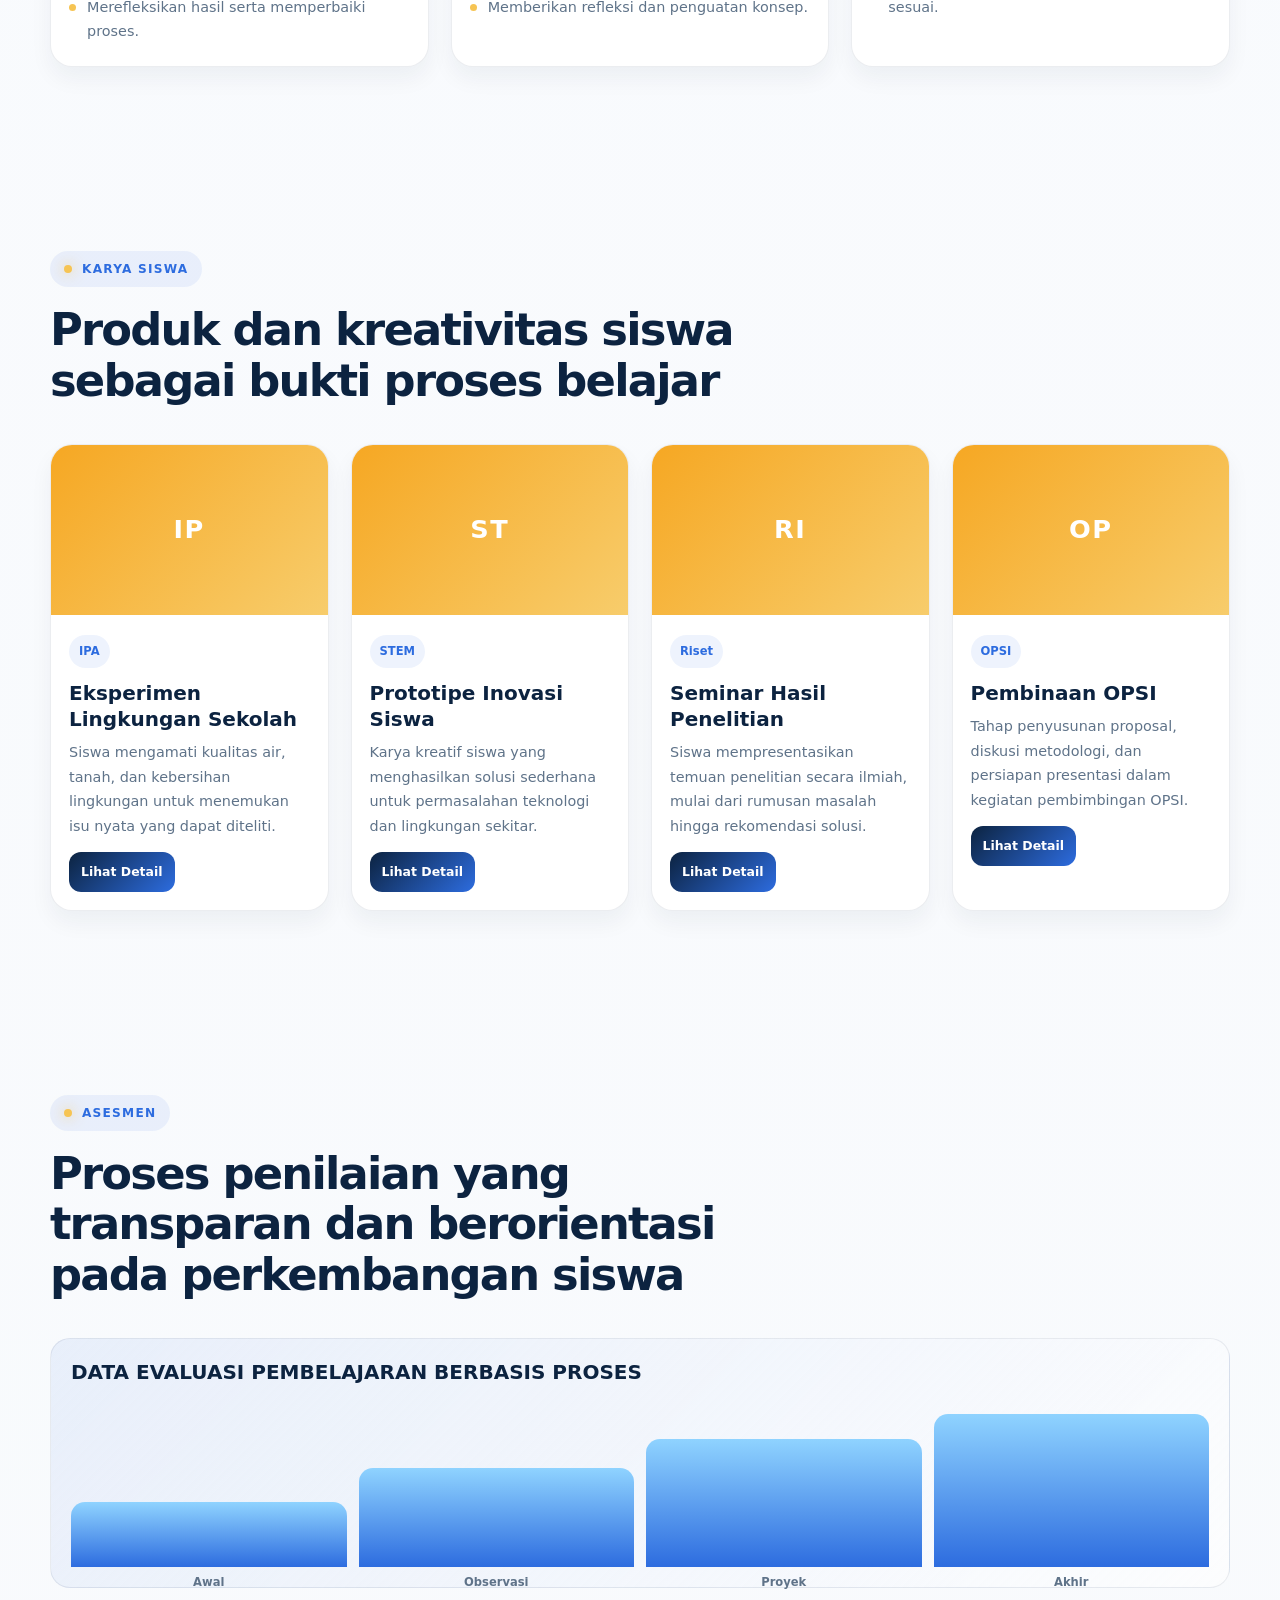
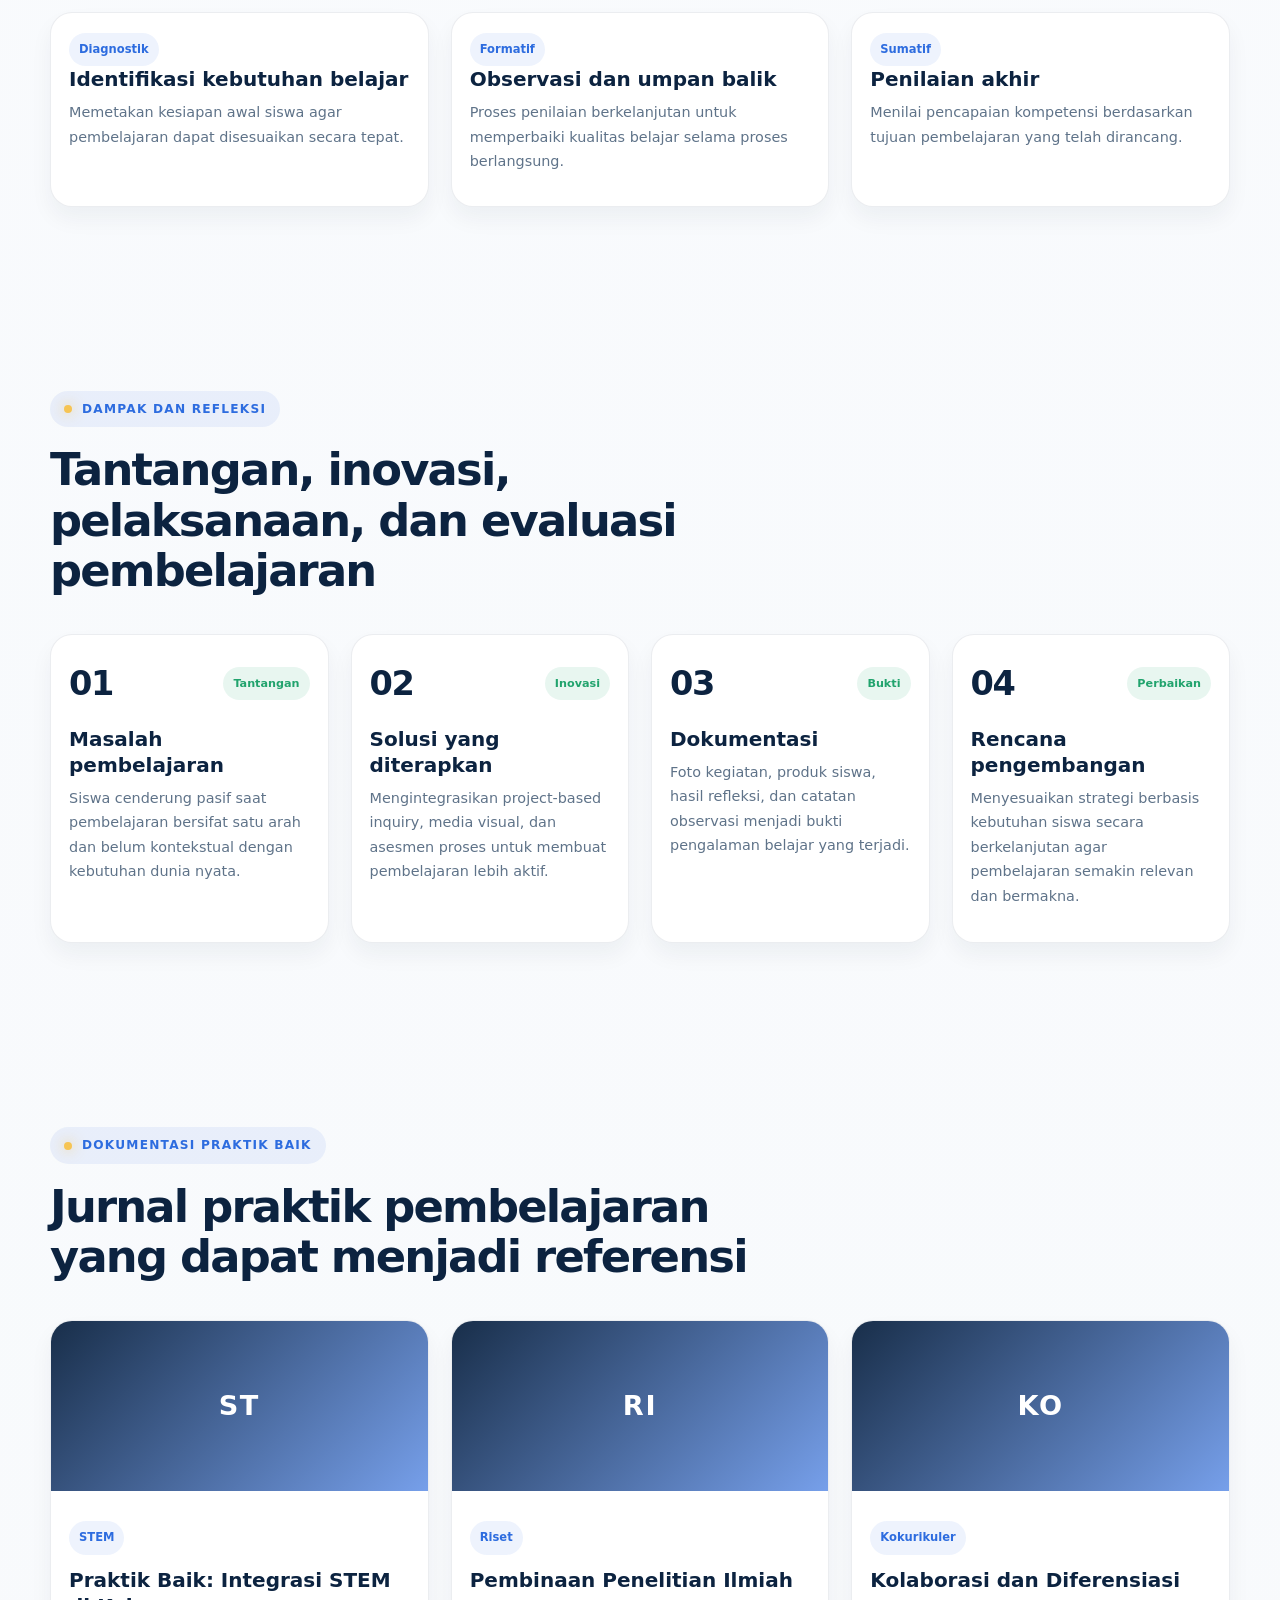
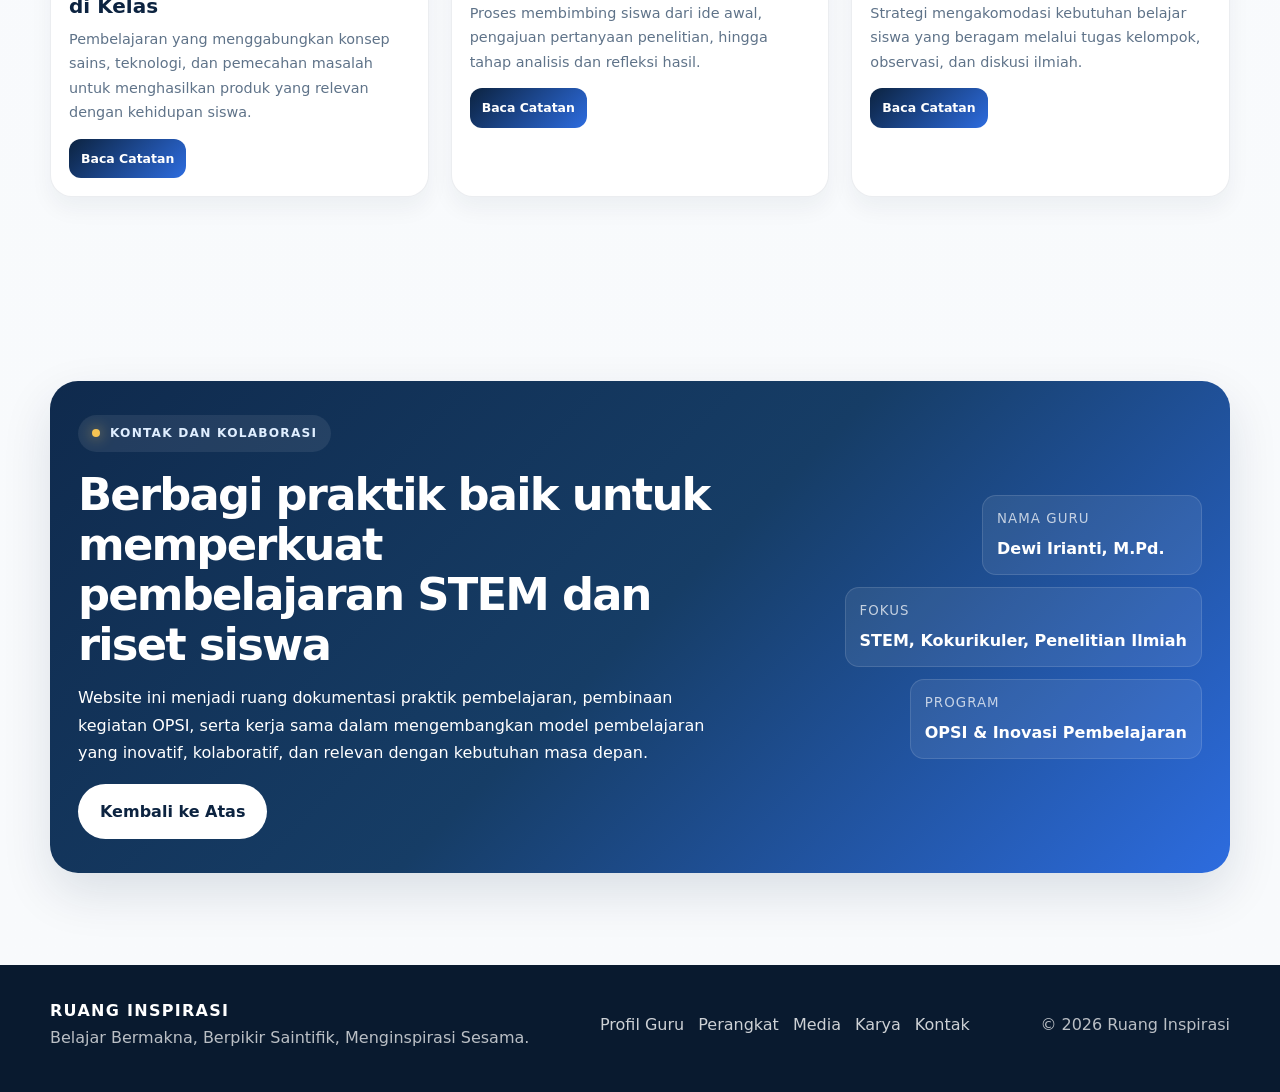
==== commit 5f2dfc8a: "a a" ====
--- a/index.html
+++ b/index.html
@@ -3,210 +3,1748 @@
 <head>
   <meta charset="UTF-8" />
   <meta name="viewport" content="width=device-width, initial-scale=1.0" />
-  <title>School - rsynzr.cloud</title>
+  <title>Dewi Irianti, M.Pd. | RUANG INSPIRASI</title>
+  <meta name="description" content="Portofolio digital Dewi Irianti, M.Pd., guru yang mengembangkan pembelajaran intrakurikuler berbasis STEM, kokurikuler, dan ekstrakurikuler penelitian ilmiah, serta membimbing kegiatan OPSI." />
   <style>
-    *, *::before, *::after { box-sizing: border-box; margin: 0; padding: 0; }
-
     :root {
-      --bg-dark: #0b1220;
-      --bg-mid: #0f1b3d;
-      --bg-light: #1a2f6b;
-      --accent: #3b82f6;
-      --accent-bright: #60a5fa;
-      --accent-glow: rgba(59,130,246,0.4);
-      --text-primary: #e8f0fe;
-      --text-secondary: #94a3b8;
-      --card-bg: rgba(15,27,61,0.6);
-      --card-border: rgba(59,130,246,0.18);
-      --card-border-hover: rgba(96,165,250,0.5);
-      --nav-bg: rgba(11,18,32,0.75);
-    }
-
+      --navy: #0c2340;
+      --navy-2: #163d66;
+      --blue: #2d6cdf;
+      --blue-soft: #dbeafe;
+      --sky: #8fd3ff;
+      --gold: #f6c453;
+      --orange: #f59e0b;
+      --white: #ffffff;
+      --text: #17324d;
+      --muted: #5f7389;
+      --bg: #f4f8fc;
+      --panel: #ffffff;
+      --line: rgba(12, 35, 64, 0.08);
+      --shadow: 0 20px 50px rgba(12, 35, 64, 0.12);
+      --success: #21a36d;
+      --warning: #f59e0b;
+      --danger: #ef4444;
+      --radius: 22px;
+      --container: 1180px;
+    }
+
+    * { box-sizing: border-box; }
     html { scroll-behavior: smooth; }
-
     body {
-      font-family: -apple-system, BlinkMacSystemFont, 'Segoe UI', system-ui, sans-serif;
-      background: linear-gradient(160deg, var(--bg-dark) 0%, var(--bg-mid) 50%, var(--bg-light) 100%);
-      background-attachment: fixed;
-      color: var(--text-primary);
-      min-height: 100vh;
-      line-height: 1.6;
-    }
-
-    nav {
-      position: fixed;
-      top: 0; left: 0; right: 0;
+      margin: 0;
+      background: linear-gradient(180deg, #edf5ff 0%, #f9fbff 12%, #f8fafc 100%);
+      color: var(--text);
+      font-family: Inter, system-ui, -apple-system, BlinkMacSystemFont, 'Segoe UI', sans-serif;
+      line-height: 1.7;
+    }
+
+    img {
+      max-width: 100%;
+      display: block;
+    }
+
+    a { color: inherit; text-decoration: none; }
+    button, input, select {
+      font: inherit;
+    }
+
+    .container {
+      width: min(var(--container), calc(100% - 32px));
+      margin: 0 auto;
+    }
+
+    .section {
+      padding: 92px 0;
+    }
+
+    .section-header {
+      margin-bottom: 38px;
+      max-width: 740px;
+    }
+
+    .kicker {
+      display: inline-flex;
+      align-items: center;
+      gap: 10px;
+      padding: 8px 14px;
+      border-radius: 999px;
+      background: rgba(45, 108, 223, 0.08);
+      color: var(--blue);
+      font-size: 0.76rem;
+      font-weight: 700;
+      letter-spacing: 0.1em;
+      text-transform: uppercase;
+      margin-bottom: 18px;
+    }
+
+    .kicker::before {
+      content: "";
+      width: 8px;
+      height: 8px;
+      border-radius: 50%;
+      background: var(--gold);
+      box-shadow: 0 0 14px rgba(246, 196, 83, 0.8);
+    }
+
+    h1, h2, h3, h4, p {
+      margin: 0;
+    }
+
+    h1 {
+      font-size: clamp(2.4rem, 6vw, 5rem);
+      line-height: 1.08;
+      letter-spacing: -0.05em;
+      margin-bottom: 18px;
+      color: var(--navy);
+    }
+
+    h2 {
+      font-size: clamp(1.9rem, 4vw, 2.8rem);
+      line-height: 1.12;
+      letter-spacing: -0.04em;
+      margin-bottom: 14px;
+      color: var(--navy);
+    }
+
+    h3 {
+      font-size: 1.25rem;
+      line-height: 1.3;
+      margin-bottom: 8px;
+      color: var(--navy);
+    }
+
+    p {
+      color: var(--muted);
+      font-size: 1rem;
+    }
+
+    .topbar {
+      position: sticky;
+      top: 0;
       z-index: 100;
-      background: var(--nav-bg);
-      backdrop-filter: blur(14px);
-      -webkit-backdrop-filter: blur(14px);
-      border-bottom: 1px solid rgba(59,130,246,0.12);
-      padding: 0 2rem;
-      height: 60px;
+      background: rgba(255, 255, 255, 0.82);
+      backdrop-filter: blur(16px);
+      border-bottom: 1px solid rgba(12, 35, 64, 0.06);
+    }
+
+    .nav {
       display: flex;
       align-items: center;
       justify-content: space-between;
-    }
-    .nav-brand { font-size: 1.05rem; font-weight: 700; color: var(--text-primary); text-decoration: none; }
-    .nav-brand span { color: var(--accent-bright); }
-    .nav-links { display: flex; align-items: center; gap: 0.25rem; list-style: none; }
-    .nav-links a { color: var(--text-secondary); text-decoration: none; font-size: 0.88rem; font-weight: 500; padding: 0.4rem 0.75rem; border-radius: 8px; transition: color 0.2s, background 0.2s; }
-    .nav-links a:hover { color: var(--accent-bright); background: rgba(59,130,246,0.1); }
-    .nav-links a.cta { background: rgba(59,130,246,0.15); border: 1px solid rgba(59,130,246,0.3); color: var(--accent-bright); }
-    .nav-links a.cta:hover { background: rgba(59,130,246,0.28); }
+      min-height: 82px;
+      gap: 20px;
+    }
+
+    .brand {
+      display: inline-flex;
+      align-items: center;
+      gap: 12px;
+      font-weight: 800;
+      font-size: 1.05rem;
+      color: var(--navy);
+      letter-spacing: 0.12em;
+      text-transform: uppercase;
+    }
+
+    .brand-mark {
+      width: 38px;
+      height: 38px;
+      border-radius: 12px;
+      background: linear-gradient(135deg, var(--navy), var(--blue));
+      display: grid;
+      place-items: center;
+      color: var(--white);
+      font-size: 1rem;
+      box-shadow: 0 10px 25px rgba(45, 108, 223, 0.3);
+    }
+
+    .nav-links {
+      display: flex;
+      align-items: center;
+      gap: 8px;
+      flex-wrap: wrap;
+    }
+
+    .nav-links a {
+      color: var(--muted);
+      font-weight: 600;
+      font-size: 0.88rem;
+      padding: 10px 12px;
+      border-radius: 10px;
+      transition: 0.2s ease;
+    }
+
+    .nav-links a:hover,
+    .nav-links a.active {
+      color: var(--navy);
+      background: rgba(45, 108, 223, 0.08);
+    }
+
+    .nav-actions {
+      display: flex;
+      align-items: center;
+      gap: 12px;
+    }
+
+    .button,
+    .ghost-button,
+    .chip-button,
+    .filter-btn,
+    .small-btn {
+      display: inline-flex;
+      align-items: center;
+      justify-content: center;
+      gap: 8px;
+      border-radius: 999px;
+      font-weight: 700;
+      transition: 0.2s ease;
+      border: none;
+      cursor: pointer;
+    }
+
+    .button {
+      padding: 14px 22px;
+      background: linear-gradient(135deg, var(--navy), var(--blue));
+      color: var(--white);
+      box-shadow: 0 14px 28px rgba(45, 108, 223, 0.18);
+    }
+
+    .button:hover { transform: translateY(-2px); }
+
+    .ghost-button {
+      padding: 14px 22px;
+      background: rgba(12, 35, 64, 0.04);
+      color: var(--navy);
+      border: 1px solid rgba(12, 35, 64, 0.08);
+    }
+
+    .small-btn {
+      padding: 10px 14px;
+      border-radius: 12px;
+      background: rgba(45, 108, 223, 0.08);
+      color: var(--navy);
+      font-size: 0.82rem;
+    }
 
     .hero {
-      padding: 8rem 2rem 3rem;
+      padding: 72px 0 42px;
+    }
+
+    .hero-shell {
+      display: grid;
+      grid-template-columns: 1.2fr 0.8fr;
+      gap: 36px;
+      align-items: center;
+      background: linear-gradient(135deg, rgba(45,108,223,0.05), rgba(148, 214, 255, 0.08));
+      border: 1px solid var(--line);
+      border-radius: 30px;
+      padding: 42px;
+      box-shadow: var(--shadow);
+    }
+
+    .hero-copy {
+      max-width: 620px;
+    }
+
+    .hero-copy .lead {
+      font-size: 1.15rem;
+      color: var(--muted);
+      margin-bottom: 28px;
+      max-width: 600px;
+    }
+
+    .actions {
+      display: flex;
+      flex-wrap: wrap;
+      gap: 16px;
+      margin-bottom: 26px;
+    }
+
+    .hero-meta {
+      display: flex;
+      flex-wrap: wrap;
+      gap: 16px;
+    }
+
+    .meta-pill {
+      background: rgba(255,255,255,0.8);
+      border: 1px solid var(--line);
+      border-radius: 16px;
+      padding: 10px 16px;
+      font-size: 0.82rem;
+      color: var(--navy);
+      font-weight: 700;
+    }
+
+    .hero-visual {
+      position: relative;
+      min-height: 430px;
+      display: grid;
+      place-items: center;
+    }
+
+    .card-visual {
+      position: relative;
+      background: linear-gradient(180deg, rgba(255,255,255,0.9), rgba(218,234,255,0.9));
+      border: 1px solid rgba(12,35,64,0.08);
+      border-radius: 28px;
+      width: min(100%, 420px);
+      min-height: 430px;
+      box-shadow: 0 28px 58px rgba(12,35,64,0.14);
+      overflow: hidden;
+      padding: 24px;
+    }
+
+    .media-frame {
+      position: relative;
+      height: 250px;
+      border-radius: 22px;
+      background: linear-gradient(150deg, rgba(45,108,223,0.9), rgba(10,40,72,0.92));
+      overflow: hidden;
+      display: grid;
+      place-items: center;
+      margin-bottom: 18px;
+    }
+
+    .teacher-portrait {
+      position: absolute;
+      inset: auto 18px 0 auto;
+      width: 190px;
+      height: 220px;
+      border-radius: 18px 18px 0 0;
+      background: linear-gradient(180deg, #d6e6ff 0%, #9ec5ff 100%);
+      box-shadow: inset 0 0 0 8px rgba(255,255,255,0.5);
+    }
+
+    .teacher-portrait::before {
+      content: "";
+      position: absolute;
+      width: 88px;
+      height: 88px;
+      border-radius: 50%;
+      background: #f9d7b6;
+      top: 28px;
+      left: 48px;
+      box-shadow: 0 0 0 12px #f0f7ff;
+    }
+
+    .teacher-portrait::after {
+      content: "";
+      position: absolute;
+      width: 120px;
+      height: 120px;
+      border-radius: 80% 80% 0 0;
+      background: #f3b4a5;
+      bottom: 0;
+      left: 34px;
+    }
+
+    .student-badge {
+      position: absolute;
+      inset: 18px auto auto 22px;
+      background: rgba(255,255,255,0.12);
+      border: 1px solid rgba(255,255,255,0.18);
+      border-radius: 14px;
+      padding: 12px 14px;
+      color: var(--white);
+      font-size: 0.78rem;
+      font-weight: 700;
+      backdrop-filter: blur(10px);
+    }
+
+    .info-mini {
+      display: grid;
+      grid-template-columns: repeat(3, 1fr);
+      gap: 12px;
+    }
+
+    .mini-box {
+      background: rgba(255,255,255,0.7);
+      border: 1px solid var(--line);
+      border-radius: 16px;
+      padding: 14px 10px;
       text-align: center;
-      max-width: 700px;
-      margin: 0 auto;
-      animation: fadeUp 0.7s ease both;
-    }
-    .hero-eyebrow {
+    }
+
+    .mini-box strong {
+      display: block;
+      font-size: 0.95rem;
+      color: var(--navy);
+      margin-bottom: 4px;
+    }
+
+    .mini-box span {
+      font-size: 0.74rem;
+      color: var(--muted);
+    }
+
+    .summary-grid {
+      display: grid;
+      grid-template-columns: repeat(auto-fit, minmax(180px, 1fr));
+      gap: 20px;
+    }
+
+    .summary-card {
+      background: var(--panel);
+      border: 1px solid var(--line);
+      border-radius: var(--radius);
+      padding: 24px 20px;
+      box-shadow: 0 10px 28px rgba(12, 35, 64, 0.05);
+      transition: 0.25s ease;
+    }
+
+    .summary-card:hover {
+      transform: translateY(-4px);
+      box-shadow: 0 18px 36px rgba(12, 35, 64, 0.1);
+    }
+
+    .stat {
+      display: flex;
+      align-items: flex-start;
+      justify-content: space-between;
+      margin-bottom: 12px;
+      gap: 12px;
+    }
+
+    .stat strong {
+      font-size: 2rem;
+      color: var(--navy);
+      letter-spacing: -0.04em;
+    }
+
+    .stat-icon {
+      width: 44px;
+      height: 44px;
+      border-radius: 14px;
+      display: grid;
+      place-items: center;
+      background: rgba(45,108,223,0.08);
+      color: var(--blue);
+      font-size: 1.2rem;
+    }
+
+    .summary-card p {
+      font-size: 0.92rem;
+    }
+
+    .about-grid {
+      display: grid;
+      grid-template-columns: 0.92fr 1.08fr;
+      gap: 28px;
+      align-items: start;
+    }
+
+    .photo-panel {
+      background: linear-gradient(180deg, rgba(13,34,58,0.88), rgba(45,108,223,0.82));
+      border-radius: 28px;
+      min-height: 540px;
+      position: relative;
+      overflow: hidden;
+      box-shadow: var(--shadow);
+      border: 1px solid rgba(255,255,255,0.16);
+    }
+
+    .photo-panel::before {
+      content: "";
+      position: absolute;
+      inset: 0;
+      background: url('https://images.unsplash.com/photo-1522202176988-66273c2fd55f?auto=format&fit=crop&w=900&q=80') center/cover no-repeat;
+      mix-blend-mode: screen;
+      opacity: 0.36;
+    }
+
+    .photo-badge {
+      position: absolute;
+      left: 24px;
+      bottom: 24px;
+      background: rgba(255,255,255,0.12);
+      border: 1px solid rgba(255,255,255,0.2);
+      border-radius: 16px;
+      padding: 16px 18px;
+      color: var(--white);
+      backdrop-filter: blur(10px);
+    }
+
+    .profile-intro {
+      background: var(--panel);
+      border: 1px solid var(--line);
+      border-radius: 28px;
+      padding: 30px;
+      box-shadow: 0 14px 30px rgba(12,35,64,0.06);
+    }
+
+    .profile-meta {
+      display: grid;
+      grid-template-columns: repeat(auto-fit, minmax(160px, 1fr));
+      gap: 14px;
+      margin: 20px 0 18px;
+    }
+
+    .profile-meta .meta-block {
+      background: rgba(45,108,223,0.04);
+      border: 1px solid rgba(45,108,223,0.08);
+      border-radius: 16px;
+      padding: 14px 12px;
+    }
+
+    .profile-meta .meta-label {
+      display: block;
+      color: var(--muted);
+      font-size: 0.72rem;
+      text-transform: uppercase;
+      letter-spacing: 0.08em;
+      margin-bottom: 6px;
+      font-weight: 700;
+    }
+
+    .profile-meta strong {
+      color: var(--navy);
+      font-size: 1rem;
+    }
+
+    .story-block {
+      margin-top: 18px;
+    }
+
+    .story-block p + p {
+      margin-top: 14px;
+    }
+
+    .timeline {
+      display: grid;
+      gap: 18px;
+      grid-template-columns: repeat(auto-fit, minmax(240px, 1fr));
+    }
+
+    .timeline-item {
+      position: relative;
+      background: var(--panel);
+      border: 1px solid var(--line);
+      border-radius: 18px;
+      padding: 18px 18px 18px 22px;
+      box-shadow: 0 12px 26px rgba(12,35,64,0.04);
+    }
+
+    .timeline-item::before {
+      content: "";
+      position: absolute;
+      left: 16px;
+      top: 18px;
+      bottom: 18px;
+      width: 2px;
+      background: rgba(45,108,223,0.18);
+    }
+
+    .timeline-item .year {
       display: inline-block;
-      font-size: 0.75rem; font-weight: 600; letter-spacing: 0.1em; text-transform: uppercase;
-      color: var(--accent-bright);
-      background: rgba(59,130,246,0.1);
-      border: 1px solid rgba(59,130,246,0.25);
-      padding: 0.3rem 0.85rem; border-radius: 20px; margin-bottom: 1.25rem;
-    }
-    .hero h1 {
-      font-size: clamp(2rem, 6vw, 3rem); font-weight: 800; letter-spacing: -0.03em; line-height: 1.15; margin-bottom: 0.75rem;
-      background: linear-gradient(135deg, #e8f0fe 30%, var(--accent-bright) 100%);
-      -webkit-background-clip: text; -webkit-text-fill-color: transparent; background-clip: text;
-    }
-    .hero p { font-size: 1rem; color: var(--text-secondary); max-width: 500px; margin: 0 auto; }
-
-    .grid {
-      max-width: 720px; margin: 0 auto; padding: 1rem 2rem 5rem;
-      display: grid; grid-template-columns: repeat(auto-fit, minmax(280px, 1fr)); gap: 1.25rem;
-    }
-
-    .card {
-      background: var(--card-bg);
-      border: 1px solid var(--card-border);
+      margin-left: 16px;
+      background: rgba(45,108,223,0.08);
+      color: var(--blue);
+      padding: 6px 8px;
+      border-radius: 999px;
+      font-size: 0.72rem;
+      font-weight: 700;
+      margin-bottom: 12px;
+      position: relative;
+      z-index: 1;
+    }
+
+    .timeline-item h3 {
+      margin-left: 16px;
+      margin-bottom: 8px;
+    }
+
+    .timeline-item p {
+      margin-left: 16px;
+      font-size: 0.92rem;
+    }
+
+    .filter-wrap {
+      display: flex;
+      flex-wrap: wrap;
+      gap: 10px;
+      margin-bottom: 26px;
+    }
+
+    .filter-btn {
+      padding: 11px 16px;
+      background: rgba(12,35,64,0.04);
+      color: var(--muted);
+      border: 1px solid rgba(12,35,64,0.06);
+      font-weight: 700;
+    }
+
+    .filter-btn.active {
+      background: rgba(45,108,223,0.1);
+      color: var(--navy);
+      border-color: rgba(45,108,223,0.15);
+    }
+
+    .catalog-grid,
+    .media-grid,
+    .gallery-grid,
+    .impact-grid,
+    .journal-grid {
+      display: grid;
+      gap: 22px;
+    }
+
+    .catalog-grid,
+    .media-grid,
+    .gallery-grid {
+      grid-template-columns: repeat(auto-fit, minmax(240px, 1fr));
+    }
+
+    .catalog-card,
+    .media-card,
+    .gallery-card,
+    .impact-card,
+    .journal-card,
+    .model-card,
+    .assessment-card {
+      background: var(--panel);
+      border: 1px solid var(--line);
+      border-radius: 22px;
+      overflow: hidden;
+      box-shadow: 0 12px 22px rgba(12,35,64,0.05);
+      transition: 0.25s ease;
+    }
+
+    .catalog-card:hover,
+    .media-card:hover,
+    .gallery-card:hover,
+    .model-card:hover,
+    .assessment-card:hover,
+    .impact-card:hover,
+    .journal-card:hover {
+      transform: translateY(-4px);
+      box-shadow: 0 20px 36px rgba(12,35,64,0.1);
+    }
+
+    .thumb {
+      height: 170px;
+      display: grid;
+      place-items: center;
+      color: var(--white);
+      font-size: 2rem;
+      font-weight: 800;
+      letter-spacing: 0.06em;
+      text-transform: uppercase;
+      background: linear-gradient(135deg, var(--navy), var(--blue));
+    }
+
+    .catalog-content,
+    .media-content,
+    .gallery-content,
+    .model-content,
+    .assessment-content,
+    .impact-content,
+    .journal-content {
+      padding: 20px 18px 18px;
+    }
+
+    .badge-row {
+      display: flex;
+      flex-wrap: wrap;
+      gap: 8px;
+      margin-bottom: 12px;
+    }
+
+    .badge {
+      display: inline-flex;
+      align-items: center;
+      padding: 7px 10px;
+      border-radius: 999px;
+      background: rgba(45,108,223,0.08);
+      color: var(--blue);
+      font-size: 0.72rem;
+      font-weight: 700;
+    }
+
+    .catalog-card p,
+    .media-card p,
+    .gallery-card p,
+    .model-card p,
+    .assessment-card p,
+    .impact-card p,
+    .journal-card p {
+      font-size: 0.9rem;
+      margin-bottom: 14px;
+    }
+
+    .meta-list {
+      display: flex;
+      flex-wrap: wrap;
+      gap: 8px;
+      margin: 10px 0 16px;
+      color: var(--muted);
+      font-size: 0.78rem;
+      font-weight: 600;
+    }
+
+    .meta-list span {
+      padding: 6px 10px;
+      background: rgba(12,35,64,0.04);
+      border-radius: 999px;
+    }
+
+    .card-actions {
+      display: flex;
+      gap: 10px;
+      flex-wrap: wrap;
+      margin-top: 10px;
+    }
+
+    .mini-btn {
+      padding: 9px 12px;
+      border-radius: 12px;
+      font-size: 0.78rem;
+      font-weight: 700;
+      border: none;
+      background: rgba(45,108,223,0.08);
+      color: var(--navy);
+      cursor: pointer;
+    }
+
+    .mini-btn.primary {
+      background: linear-gradient(135deg, var(--navy), var(--blue));
+      color: var(--white);
+    }
+
+    .media-card .thumb {
+      background: linear-gradient(135deg, rgba(45,108,223,0.9), rgba(91,155,255,0.92));
+    }
+
+    .gallery-card .thumb {
+      background: linear-gradient(135deg, rgba(246,196,83,0.8), rgba(245,158,11,0.8));
+      font-size: 1.6rem;
+    }
+
+    .model-grid {
+      display: grid;
+      grid-template-columns: repeat(auto-fit, minmax(260px, 1fr));
+      gap: 22px;
+    }
+
+    .model-card {
+      padding: 0;
+    }
+
+    .model-head {
+      background: linear-gradient(135deg, rgba(12,35,64,0.9), rgba(45,108,223,0.9));
+      color: var(--white);
+      padding: 24px 20px 16px;
+    }
+
+    .model-head h3 {
+      color: var(--white);
+      margin-bottom: 8px;
+    }
+
+    .model-head p {
+      color: rgba(255,255,255,0.72);
+      font-size: 0.82rem;
+    }
+
+    .model-content {
+      padding: 20px 18px 22px;
+    }
+
+    .model-steps {
+      list-style: none;
+      display: grid;
+      gap: 8px;
+      padding: 0;
+      margin: 0;
+    }
+
+    .model-steps li {
+      position: relative;
+      padding-left: 18px;
+      color: var(--muted);
+      font-size: 0.9rem;
+    }
+
+    .model-steps li::before {
+      content: "";
+      position: absolute;
+      left: 0;
+      top: 9px;
+      width: 7px;
+      height: 7px;
+      border-radius: 50%;
+      background: var(--gold);
+    }
+
+    .chart-box {
+      background: linear-gradient(135deg, rgba(45,108,223,0.08), rgba(255,255,255,0.6));
+      border: 1px solid var(--line);
+      border-radius: 20px;
+      padding: 20px;
+    }
+
+    .bars {
+      display: grid;
+      grid-template-columns: repeat(4, 1fr);
+      gap: 12px;
+      align-items: end;
+      height: 170px;
+      margin-top: 12px;
+    }
+
+    .bar {
+      border-radius: 14px 14px 0 0;
+      background: linear-gradient(180deg, var(--sky), var(--blue));
+      position: relative;
+      min-height: 30px;
+    }
+
+    .bar::after {
+      content: attr(data-label);
+      position: absolute;
+      bottom: -26px;
+      left: 50%;
+      transform: translateX(-50%);
+      font-size: 0.72rem;
+      color: var(--muted);
+      font-weight: 700;
+    }
+
+    .impact-grid {
+      grid-template-columns: repeat(auto-fit, minmax(240px, 1fr));
+    }
+
+    .impact-card {
+      padding: 20px 18px;
+    }
+
+    .impact-card .big-number {
+      display: flex;
+      align-items: center;
+      justify-content: space-between;
+      margin-bottom: 14px;
+    }
+
+    .impact-card .big-number strong {
+      font-size: 2.1rem;
+      color: var(--navy);
+      letter-spacing: -0.04em;
+    }
+
+    .impact-card .status-pill {
+      display: inline-flex;
+      padding: 7px 10px;
+      border-radius: 999px;
+      background: rgba(33,163,109,0.1);
+      color: var(--success);
+      font-size: 0.7rem;
+      font-weight: 700;
+    }
+
+    .journal-grid {
+      grid-template-columns: repeat(auto-fit, minmax(260px, 1fr));
+    }
+
+    .journal-card {
+      display: grid;
+      grid-template-rows: 180px auto;
+    }
+
+    .journal-card .thumb {
+      background: linear-gradient(135deg, rgba(12,35,64,0.95), rgba(45,108,223,0.65));
+      font-size: 1.7rem;
+    }
+
+    .contact-box {
+      background: linear-gradient(135deg, #0f2a4d, #163d66 50%, #2d6cdf 100%);
+      border-radius: 28px;
+      padding: 34px 28px;
+      color: var(--white);
+      display: grid;
+      grid-template-columns: 1.15fr 0.85fr;
+      gap: 24px;
+      align-items: center;
+      box-shadow: var(--shadow);
+    }
+
+    .contact-box h2,
+    .contact-box p {
+      color: var(--white);
+    }
+
+    .contact-box .button {
+      background: var(--white);
+      color: var(--navy);
+      box-shadow: none;
+    }
+
+    .contact-list {
+      display: grid;
+      gap: 12px;
+      justify-items: end;
+    }
+
+    .contact-item {
+      background: rgba(255,255,255,0.08);
+      border: 1px solid rgba(255,255,255,0.12);
+      border-radius: 14px;
+      padding: 12px 14px;
+      min-width: 220px;
+      text-align: left;
+    }
+
+    .contact-item small {
+      display: block;
+      color: rgba(255,255,255,0.72);
+      margin-bottom: 4px;
+      text-transform: uppercase;
+      letter-spacing: 0.08em;
+    }
+
+    footer {
+      background: #091a2f;
+      color: rgba(255,255,255,0.72);
+      padding: 32px 0 40px;
+    }
+
+    .footer-inner {
+      display: flex;
+      justify-content: space-between;
+      align-items: center;
+      gap: 16px;
+      flex-wrap: wrap;
+    }
+
+    .footer-links {
+      display: flex;
+      gap: 14px;
+      flex-wrap: wrap;
+    }
+
+    .footer-links a {
+      color: rgba(255,255,255,0.8);
+    }
+
+    .reveal {
+      opacity: 0;
+      transform: translateY(26px);
+      transition: opacity 0.55s ease, transform 0.55s ease;
+    }
+
+    .reveal.show {
+      opacity: 1;
+      transform: translateY(0);
+    }
+
+    .modal {
+      position: fixed;
+      inset: 0;
+      background: rgba(6, 12, 24, 0.72);
+      display: none;
+      place-items: center;
+      z-index: 1000;
+      padding: 20px;
+    }
+
+    .modal.open { display: grid; }
+
+    .modal-card {
+      background: var(--panel);
+      width: min(760px, 100%);
+      max-height: 82vh;
+      overflow: auto;
+      border-radius: 28px;
+      border: 1px solid var(--line);
+      box-shadow: 0 30px 80px rgba(6,12,24,0.3);
+      position: relative;
+    }
+
+    .modal-close {
+      position: absolute;
+      top: 14px;
+      right: 14px;
+      width: 40px;
+      height: 40px;
+      border-radius: 50%;
+      border: none;
+      background: rgba(12,35,64,0.06);
+      font-size: 1.4rem;
+      cursor: pointer;
+      color: var(--navy);
+    }
+
+    .modal-body {
+      padding: 30px 24px 24px;
+    }
+
+    .modal-body img {
+      width: 100%;
+      height: 260px;
+      object-fit: cover;
       border-radius: 18px;
-      padding: 1.75rem 2rem;
-      backdrop-filter: blur(10px);
-      -webkit-backdrop-filter: blur(10px);
-      text-decoration: none;
-      color: inherit;
-      display: block;
-      transition: transform 0.28s ease, box-shadow 0.28s ease, border-color 0.28s ease;
-      position: relative; overflow: hidden;
-    }
-    .card::before {
-      content: '';
-      position: absolute; top: 0; left: 0; right: 0; height: 1px;
-      background: linear-gradient(90deg, transparent, rgba(96,165,250,0.35), transparent);
-      opacity: 0; transition: opacity 0.3s ease;
-    }
-    .card:nth-child(1) { animation: fadeUp 0.6s 0.1s ease both; }
-    .card:nth-child(2) { animation: fadeUp 0.6s 0.2s ease both; }
-    .card:nth-child(3) { animation: fadeUp 0.6s 0.3s ease both; }
-    .card:hover { transform: translateY(-5px); border-color: var(--card-border-hover); box-shadow: 0 16px 48px rgba(0,0,0,0.35), 0 0 36px rgba(59,130,246,0.18); }
-    .card:hover::before { opacity: 1; }
-
-    .card-tag {
-      display: inline-flex; align-items: center; gap: 0.4rem;
-      font-size: 0.72rem; font-weight: 600; letter-spacing: 0.08em; text-transform: uppercase;
-      color: var(--accent-bright); margin-bottom: 0.75rem;
-    }
-    .card-dot {
-      width: 5px; height: 5px; border-radius: 50%;
-      background: var(--accent-bright); box-shadow: 0 0 6px var(--accent-glow);
-    }
-    .card h2 { font-size: 1.15rem; font-weight: 700; letter-spacing: -0.02em; color: var(--text-primary); margin-bottom: 0.5rem; }
-    .card p { font-size: 0.88rem; color: var(--text-secondary); line-height: 1.6; }
-    .card-arrow {
-      position: absolute; bottom: 1.5rem; right: 1.75rem;
-      color: var(--accent-bright); font-size: 1.1rem; opacity: 0;
-      transition: opacity 0.25s ease, transform 0.25s ease;
-    }
-    .card:hover .card-arrow { opacity: 1; transform: translateX(4px); }
-
-    .home-link {
-      text-align: center;
-      padding: 0 2rem 5rem;
-      animation: fadeUp 0.6s 0.4s ease both;
-    }
-    .home-btn {
-      display: inline-flex; align-items: center; gap: 0.5rem;
-      padding: 0.75rem 1.75rem; border-radius: 50px;
-      background: linear-gradient(135deg, rgba(59,130,246,0.15), rgba(96,165,250,0.1));
-      border: 1px solid rgba(96,165,250,0.3);
-      color: var(--accent-bright); text-decoration: none;
-      font-size: 0.9rem; font-weight: 600;
-      transition: transform 0.25s, box-shadow 0.25s, background 0.25s;
-    }
-    .home-btn:hover {
-      transform: translateY(-3px);
-      background: linear-gradient(135deg, rgba(59,130,246,0.28), rgba(96,165,250,0.2));
-      box-shadow: 0 6px 24px rgba(59,130,246,0.3);
-    }
-
-    footer { border-top: 1px solid rgba(59,130,246,0.1); padding: 1.5rem 2rem; text-align: center; font-size: 0.82rem; color: rgba(148,163,184,0.5); }
-
-    @keyframes fadeUp { from { opacity: 0; transform: translateY(20px); } to { opacity: 1; transform: translateY(0); } }
-
-    @media (max-width: 620px) {
-      nav { padding: 0 1rem; }
-      .nav-links a:not(.cta) { display: none; }
-      .hero { padding: 7rem 1.25rem 2.5rem; }
-      .grid { padding: 1rem 1.25rem 4rem; grid-template-columns: 1fr; }
-      .home-link { padding: 0 1.25rem 4rem; }
+      margin-bottom: 18px;
+    }
+
+    .toast {
+      position: fixed;
+      left: 50%;
+      bottom: 32px;
+      transform: translateX(-50%) translateY(20px);
+      background: rgba(13,34,58,0.95);
+      color: var(--white);
+      padding: 12px 16px;
+      border-radius: 12px;
+      box-shadow: 0 18px 48px rgba(6,12,24,0.2);
+      opacity: 0;
+      transition: 0.25s ease;
+      z-index: 999;
+      font-weight: 600;
+    }
+
+    .toast.show {
+      opacity: 1;
+      transform: translateX(-50%) translateY(0);
+    }
+
+    @media (max-width: 980px) {
+      .hero-shell,
+      .about-grid,
+      .contact-box {
+        grid-template-columns: 1fr;
+      }
+    }
+
+    @media (max-width: 760px) {
+      .nav {
+        justify-content: center;
+        padding: 20px 0;
+      }
+      .nav-links {
+        justify-content: center;
+      }
+      .hero-shell {
+        padding: 24px 18px;
+      }
+      .section {
+        padding: 72px 0;
+      }
+      .contact-list {
+        justify-items: stretch;
+      }
     }
   </style>
 </head>
 <body>
-
-  <nav>
-    <a href="https://rsynzr.cloud/" class="nav-brand">rsynzr<span>.cloud</span></a>
-    <ul class="nav-links">
-      <li><a href="signin.html">Login</a></li>
-      <li><a href="signup.html" class="cta">Sign Up</a></li>
-      <li><a href="https://rsynzr.cloud/">Home</a></li>
-      <li><a href="https://project.rsynzr.cloud/">Projects</a></li>
-      <li><a href="https://donate.rsynzr.cloud/">Donate</a></li>
-    </ul>
-  </nav>
-
-  <div class="hero">
-    <div class="hero-eyebrow">school.rsynzr.cloud</div>
-    <h1>School Projects</h1>
-    <p>Kumpulan tugas dan materi sekolah yang di-deploy sebagai halaman web.</p>
+  <header class="topbar">
+    <div class="container nav">
+      <a href="#home" class="brand">
+        <span class="brand-mark">R</span>
+        <span>RUANG INSPIRASI</span>
+      </a>
+      <nav class="nav-links" aria-label="Navigasi utama">
+        <a href="#home" class="active">Beranda</a>
+        <a href="#profil">Profil Guru</a>
+        <a href="#inspirasi">Inspirasi</a>
+        <a href="#perangkat">Perangkat</a>
+        <a href="#media">Media</a>
+        <a href="#karya">Karya</a>
+        <a href="#asesmen">Asesmen</a>
+        <a href="#dampak">Dampak</a>
+        <a href="#kontak">Kontak</a>
+      </nav>
+      <div class="nav-actions">
+        <a href="#inspirasi" class="ghost-button">Jelajahi Inspirasi</a>
+      </div>
+    </div>
+  </header>
+
+  <main id="home">
+    <section class="hero section">
+      <div class="container hero-shell reveal">
+        <div class="hero-copy">
+          <div class="kicker">RUANG INSPIRASI</div>
+          <h1>Membentuk siswa berpikir saintifik, inovatif, dan siap bersaing di era global.</h1>
+          <p class="lead">Saya Dewi Irianti, M.Pd., guru yang menempatkan pembelajaran sebagai proses membangun nalar, rasa ingin tahu, dan kemampuan memecahkan masalah nyata melalui pendekatan STEM, program kokurikuler yang relevan, serta ekstrakurikuler penelitian ilmiah yang menumbuhkan semangat riset sejak dini.</p>
+          <div class="actions">
+            <a href="#profil" class="button">Lihat Profil Guru</a>
+            <a href="#dampak" class="ghost-button">Praktik Pembelajaran</a>
+          </div>
+          <div class="hero-meta">
+            <div class="meta-pill">Guru STEM</div>
+            <div class="meta-pill">Kokurikuler</div>
+            <div class="meta-pill">OPSI Coach</div>
+          </div>
+        </div>
+
+        <div class="hero-visual">
+          <div class="card-visual">
+            <div class="media-frame">
+              <div class="student-badge">Praktik Baik<br />Kelas Inspiratif</div>
+              <div class="teacher-portrait"></div>
+            </div>
+            <div class="info-mini">
+              <div class="mini-box">
+                <strong>Perangkat</strong>
+                <span>Rujukan</span>
+              </div>
+              <div class="mini-box">
+                <strong>Media</strong>
+                <span>Interaktif</span>
+              </div>
+              <div class="mini-box">
+                <strong>Asesmen</strong>
+                <span>Terukur</span>
+              </div>
+            </div>
+          </div>
+        </div>
+      </div>
+    </section>
+
+    <section class="section">
+      <div class="container">
+        <div class="section-header reveal">
+          <div class="kicker">Portofolio Digital</div>
+          <h2>Ringkasan praktik pembelajaran</h2>
+        </div>
+
+        <div class="summary-grid reveal">
+          <article class="summary-card">
+            <div class="stat">
+              <strong>3</strong>
+              <div class="stat-icon">🧪</div>
+            </div>
+            <h3>Lintasan Pembelajaran</h3>
+            <p>Intrakurikuler berbasis STEM, kokurikuler penguatan literasi sains, dan ekstrakurikuler riset ilmiah.</p>
+          </article>
+
+          <article class="summary-card">
+            <div class="stat">
+              <strong>8+</strong>
+              <div class="stat-icon">🎥</div>
+            </div>
+            <h3>Media dan Alat</h3>
+            <p>Digital lab, video eksperimen, modul visual, infografis, dan simulasi berbasis data.</p>
+          </article>
+
+          <article class="summary-card">
+            <div class="stat">
+              <strong>5</strong>
+              <div class="stat-icon">🧠</div>
+            </div>
+            <h3>Model Pembelajaran</h3>
+            <p>Problem-based learning, inquiry, project-based learning, dan diferensiasi berbasis kebutuhan siswa.</p>
+          </article>
+
+          <article class="summary-card">
+            <div class="stat">
+              <strong>12+</strong>
+              <div class="stat-icon">🔬</div>
+            </div>
+            <h3>Proyek Riset Siswa</h3>
+            <p>Topik lingkungan, kesehatan, teknologi, dan inovasi yang dikembangkan dari isu nyata di sekitar siswa.</p>
+          </article>
+
+          <article class="summary-card">
+            <div class="stat">
+              <strong>4</strong>
+              <div class="stat-icon">✅</div>
+            </div>
+            <h3>Instrumen Asesmen</h3>
+            <p>Diagnostik awal, observasi proses, rubrik produk, dan asesmen autentik berbasis karya ilmiah.</p>
+          </article>
+
+          <article class="summary-card">
+            <div class="stat">
+              <strong>OPSI</strong>
+              <div class="stat-icon">🏆</div>
+            </div>
+            <h3>Pembimbing Kegiatan</h3>
+            <p>Memberikan bimbingan pada siswa dalam merancang ide penelitian, menyusun proposal, dan mempresentasikan karya.</p>
+          </article>
+        </div>
+      </div>
+    </section>
+
+    <section class="section" id="inspirasi">
+      <div class="container">
+        <div class="section-header reveal">
+          <div class="kicker">Cerita Inspirasi</div>
+          <h2>Belajar itu bermakna ketika siswa ikut aktif merancang pengalaman</h2>
+        </div>
+
+        <div class="about-grid reveal">
+          <div class="photo-panel">
+            <div class="photo-badge">
+              <strong>Praktik Baik</strong><br />
+              <span>Riset, inovasi, dan pembelajaran berbasis kebutuhan siswa</span>
+            </div>
+          </div>
+
+          <div class="profile-intro">
+            <h3>Filosofi mengajar</h3>
+            <div class="story-block">
+              <p>Saya meyakini bahwa pendidikan yang berkualitas bukan sekadar menyampaikan materi, tetapi menumbuhkan kemampuan siswa untuk bertanya, mengamati, menganalisis, dan menyelesaikan masalah dengan cara yang logis dan kreatif.</p>
+              <p>Dalam pembelajaran intrakurikuler, saya mengembangkan pendekatan STEM yang menghubungkan konsep sains, teknologi, dan pemecahan masalah dengan situasi nyata. Saya juga mendorong ruang kokurikuler agar siswa memiliki pengalaman belajar yang lebih kontekstual, kolaboratif, dan aplikatif.</p>
+              <p>Di sisi lain, ekstrakurikuler penelitian ilmiah menjadi wadah penting untuk menumbuhkan jiwa peneliti. Siswa dilatih membuat rancangan penelitian, mengumpulkan data, menganalisis hasil, dan mempresentasikan temuan secara ilmiah. Inilah yang mendorong mereka tidak hanya menjadi pembelajar, tetapi juga inovator.</p>
+            </div>
+          </div>
+        </div>
+      </div>
+    </section>
+
+    <section class="section" id="profil">
+      <div class="container">
+        <div class="section-header reveal">
+          <div class="kicker">Profil Guru</div>
+          <h2>Profil profesional dan perjalanan mengajar</h2>
+        </div>
+
+        <div class="about-grid reveal">
+          <div class="photo-panel" style="min-height: 440px; background: linear-gradient(180deg, rgba(13,34,58,0.82), rgba(45,108,223,0.78));">
+            <div class="photo-badge">
+              <strong>Dewi Irianti, M.Pd.</strong><br />
+              <span>Guru yang mengembangkan pembelajaran STEM, riset, dan inovasi</span>
+            </div>
+          </div>
+
+          <div class="profile-intro">
+            <h3>Data diri dan kompetensi</h3>
+            <div class="profile-meta">
+              <div class="meta-block">
+                <span class="meta-label">Nama</span>
+                <strong>Dewi Irianti, M.Pd.</strong>
+              </div>
+              <div class="meta-block">
+                <span class="meta-label">Satuan Pendidikan</span>
+                <strong>SMA / sekolah mitra</strong>
+              </div>
+              <div class="meta-block">
+                <span class="meta-label">Bidang</span>
+                <strong>IPA / STEM</strong>
+              </div>
+              <div class="meta-block">
+                <span class="meta-label">Pendidikan</span>
+                <strong>S2 Pendidikan / Magister</strong>
+              </div>
+            </div>
+
+            <div class="story-block">
+              <p>Sejak awal karier, saya berfokus pada penguatan pembelajaran yang berorientasi pada keterampilan abad ke-21, terutama kemampuan berpikir kritis, kreativitas, kolaborasi, dan komunikasi. Saya menyiapkan siswa untuk memecahkan masalah nyata melalui pendekatan ilmiah dan penggunaan teknologi yang tepat.</p>
+              <p>Dalam praktiknya, saya aktif mengembangkan pembelajaran intrakurikuler berbasis STEM, kemudian memperluas potensi siswa melalui kegiatan kokurikuler dan ekstrakurikuler penelitian ilmiah. Saya juga membimbing siswa dalam mengikuti OPSI (Olimpiade Penelitian Siswa Indonesia) dengan pendekatan pembinaan yang sistematis, mulai dari ide, metodologi, analisis data, hingga penyajian hasil.</p>
+            </div>
+          </div>
+        </div>
+
+        <div class="timeline reveal" style="margin-top: 28px;">
+          <article class="timeline-item">
+            <span class="year">2017</span>
+            <h3>Awal Karier</h3>
+            <p>Memulai perjalanan sebagai guru yang mengutamakan pembelajaran aktif, kontekstual, dan menumbuhkan semangat ilmiah di kelas.</p>
+          </article>
+
+          <article class="timeline-item">
+            <span class="year">2020</span>
+            <h3>Penguatan STEM</h3>
+            <p>Mengembangkan pembelajaran berbasis proyek dan eksperimen agar siswa mampu mengaitkan teori dengan fenomena di lingkungan sekitar.</p>
+          </article>
+
+          <article class="timeline-item">
+            <span class="year">2023</span>
+            <h3>Pembimbing OPSI</h3>
+            <p>Membimbing siswa dalam merancang proposal penelitian, mempraktikkan metode ilmiah, dan mempersiapkan presentasi karya ilmiah.</p>
+          </article>
+        </div>
+      </div>
+    </section>
+
+    <section class="section" id="perangkat">
+      <div class="container">
+        <div class="section-header reveal">
+          <div class="kicker">Perangkat Pembelajaran</div>
+          <h2>Perangkat yang mendukung pembelajaran yang terstruktur dan terarah</h2>
+        </div>
+
+        <div class="filter-wrap reveal" aria-label="Filter perangkat pembelajaran">
+          <button class="filter-btn active" data-filter="all">Semua</button>
+          <button class="filter-btn" data-filter="stem">STEM</button>
+          <button class="filter-btn" data-filter="kokurikuler">Kokurikuler</button>
+          <button class="filter-btn" data-filter="riset">Penelitian</button>
+          <button class="filter-btn" data-filter="opsi">OPSI</button>
+        </div>
+
+        <div class="catalog-grid reveal" id="perangkatGrid"></div>
+      </div>
+    </section>
+
+    <section class="section" id="media">
+      <div class="container">
+        <div class="section-header reveal">
+          <div class="kicker">Media Pembelajaran</div>
+          <h2>Media pembelajaran yang menguatkan pemahaman siswa</h2>
+        </div>
+
+        <div class="media-grid reveal" id="mediaGrid"></div>
+      </div>
+    </section>
+
+    <section class="section" id="model">
+      <div class="container">
+        <div class="section-header reveal">
+          <div class="kicker">Model dan Strategi</div>
+          <h2>Pendekatan pembelajaran yang disesuaikan dengan kebutuhan siswa</h2>
+        </div>
+
+        <div class="model-grid reveal">
+          <article class="model-card">
+            <div class="model-head">
+              <h3>Project Based Learning</h3>
+              <p>Model yang mendorong siswa memecahkan masalah nyata melalui proyek.</p>
+            </div>
+            <div class="model-content">
+              <ul class="model-steps">
+                <li>Menentukan pertanyaan mendasar dan konteks autentik.</li>
+                <li>Menyusun perencanaan proyek bersama siswa.</li>
+                <li>Melaksanakan eksplorasi dan pengembangan produk.</li>
+                <li>Merefleksikan hasil serta memperbaiki proses.</li>
+              </ul>
+            </div>
+          </article>
+
+          <article class="model-card">
+            <div class="model-head">
+              <h3>Discovery Learning</h3>
+              <p>Siswa menemukan konsep melalui proses observasi, penyelidikan, dan penalaran.</p>
+            </div>
+            <div class="model-content">
+              <ul class="model-steps">
+                <li>Menarik rasa ingin tahu melalui pertanyaan pemantik.</li>
+                <li>Melakukan pengamatan terhadap fenomena atau kasus.</li>
+                <li>Menyimpulkan konsep berdasarkan data yang ditemukan.</li>
+                <li>Memberikan refleksi dan penguatan konsep.</li>
+              </ul>
+            </div>
+          </article>
+
+          <article class="model-card">
+            <div class="model-head">
+              <h3>Differentiated Learning</h3>
+              <p>Menyesuaikan proses, konten, dan tugas dengan kebutuhan siswa yang beragam.</p>
+            </div>
+            <div class="model-content">
+              <ul class="model-steps">
+                <li>Menganalisis kebutuhan belajar siswa.</li>
+                <li>Menyusun pilihan tugas dan dukungan yang beragam.</li>
+                <li>Memfasilitasi proses sesuai level pemahaman.</li>
+                <li>Melakukan evaluasi dan tindak lanjut yang sesuai.</li>
+              </ul>
+            </div>
+          </article>
+        </div>
+      </div>
+    </section>
+
+    <section class="section" id="karya">
+      <div class="container">
+        <div class="section-header reveal">
+          <div class="kicker">Karya Siswa</div>
+          <h2>Produk dan kreativitas siswa sebagai bukti proses belajar</h2>
+        </div>
+
+        <div class="gallery-grid reveal" id="galleryGrid"></div>
+      </div>
+    </section>
+
+    <section class="section" id="asesmen">
+      <div class="container">
+        <div class="section-header reveal">
+          <div class="kicker">Asesmen</div>
+          <h2>Proses penilaian yang transparan dan berorientasi pada perkembangan siswa</h2>
+        </div>
+
+        <div class="chart-box reveal" style="margin-bottom: 24px;">
+          <h3>DATA EVALUASI PEMBELAJARAN BERBASIS PROSES</h3>
+          <div class="bars">
+            <div class="bar" data-label="Awal" style="height: 38%;"></div>
+            <div class="bar" data-label="Observasi" style="height: 58%;"></div>
+            <div class="bar" data-label="Proyek" style="height: 75%;"></div>
+            <div class="bar" data-label="Akhir" style="height: 90%;"></div>
+          </div>
+        </div>
+
+        <div class="model-grid reveal">
+          <article class="assessment-card">
+            <div class="assessment-content">
+              <div class="badge">Diagnostik</div>
+              <h3>Identifikasi kebutuhan belajar</h3>
+              <p>Memetakan kesiapan awal siswa agar pembelajaran dapat disesuaikan secara tepat.</p>
+            </div>
+          </article>
+
+          <article class="assessment-card">
+            <div class="assessment-content">
+              <div class="badge">Formatif</div>
+              <h3>Observasi dan umpan balik</h3>
+              <p>Proses penilaian berkelanjutan untuk memperbaiki kualitas belajar selama proses berlangsung.</p>
+            </div>
+          </article>
+
+          <article class="assessment-card">
+            <div class="assessment-content">
+              <div class="badge">Sumatif</div>
+              <h3>Penilaian akhir</h3>
+              <p>Menilai pencapaian kompetensi berdasarkan tujuan pembelajaran yang telah dirancang.</p>
+            </div>
+          </article>
+        </div>
+      </div>
+    </section>
+
+    <section class="section" id="dampak">
+      <div class="container">
+        <div class="section-header reveal">
+          <div class="kicker">Dampak dan Refleksi</div>
+          <h2>Tantangan, inovasi, pelaksanaan, dan evaluasi pembelajaran</h2>
+        </div>
+
+        <div class="impact-grid reveal">
+          <article class="impact-card">
+            <div class="big-number">
+              <strong>01</strong>
+              <span class="status-pill">Tantangan</span>
+            </div>
+            <h3>Masalah pembelajaran</h3>
+            <p>Siswa cenderung pasif saat pembelajaran bersifat satu arah dan belum kontekstual dengan kebutuhan dunia nyata.</p>
+          </article>
+
+          <article class="impact-card">
+            <div class="big-number">
+              <strong>02</strong>
+              <span class="status-pill">Inovasi</span>
+            </div>
+            <h3>Solusi yang diterapkan</h3>
+            <p>Mengintegrasikan project-based inquiry, media visual, dan asesmen proses untuk membuat pembelajaran lebih aktif.</p>
+          </article>
+
+          <article class="impact-card">
+            <div class="big-number">
+              <strong>03</strong>
+              <span class="status-pill">Bukti</span>
+            </div>
+            <h3>Dokumentasi</h3>
+            <p>Foto kegiatan, produk siswa, hasil refleksi, dan catatan observasi menjadi bukti pengalaman belajar yang terjadi.</p>
+          </article>
+
+          <article class="impact-card">
+            <div class="big-number">
+              <strong>04</strong>
+              <span class="status-pill">Perbaikan</span>
+            </div>
+            <h3>Rencana pengembangan</h3>
+            <p>Menyesuaikan strategi berbasis kebutuhan siswa secara berkelanjutan agar pembelajaran semakin relevan dan bermakna.</p>
+          </article>
+        </div>
+      </div>
+    </section>
+
+    <section class="section" id="praktik-baik">
+      <div class="container">
+        <div class="section-header reveal">
+          <div class="kicker">Dokumentasi Praktik Baik</div>
+          <h2>Jurnal praktik pembelajaran yang dapat menjadi referensi</h2>
+        </div>
+
+        <div class="journal-grid reveal" id="journalGrid"></div>
+      </div>
+    </section>
+
+    <section class="section" id="kontak">
+      <div class="container">
+        <div class="contact-box reveal">
+          <div>
+            <div class="kicker" style="background: rgba(255,255,255,0.08); color: #dfeeff;">Kontak dan Kolaborasi</div>
+            <h2>Berbagi praktik baik untuk memperkuat pembelajaran STEM dan riset siswa</h2>
+            <p>Website ini menjadi ruang dokumentasi praktik pembelajaran, pembinaan kegiatan OPSI, serta kerja sama dalam mengembangkan model pembelajaran yang inovatif, kolaboratif, dan relevan dengan kebutuhan masa depan.</p>
+            <div style="margin-top: 18px;">
+              <a href="#home" class="button">Kembali ke Atas</a>
+            </div>
+          </div>
+
+          <div class="contact-list">
+            <div class="contact-item">
+              <small>Nama Guru</small>
+              <strong>Dewi Irianti, M.Pd.</strong>
+            </div>
+            <div class="contact-item">
+              <small>Fokus</small>
+              <strong>STEM, Kokurikuler, Penelitian Ilmiah</strong>
+            </div>
+            <div class="contact-item">
+              <small>Program</small>
+              <strong>OPSI & Inovasi Pembelajaran</strong>
+            </div>
+          </div>
+        </div>
+      </div>
+    </section>
+  </main>
+
+  <footer>
+    <div class="container footer-inner">
+      <div>
+        <strong style="color: #fff; letter-spacing: 0.08em;">RUANG INSPIRASI</strong><br />
+        <span>Belajar Bermakna, Berpikir Saintifik, Menginspirasi Sesama.</span>
+      </div>
+      <div class="footer-links">
+        <a href="#profil">Profil Guru</a>
+        <a href="#perangkat">Perangkat</a>
+        <a href="#media">Media</a>
+        <a href="#karya">Karya</a>
+        <a href="#kontak">Kontak</a>
+      </div>
+      <div>© <span id="year"></span> Ruang Inspirasi</div>
+    </div>
+  </footer>
+
+  <div class="modal" id="contentModal" aria-hidden="true">
+    <div class="modal-card">
+      <button class="modal-close" aria-label="Tutup" type="button">×</button>
+      <div class="modal-body" id="modalBody"></div>
+    </div>
   </div>
 
-  <div class="grid">
-
-    <a href="https://school.rsynzr.cloud/ecoenzym" class="card">
-      <div class="card-tag"><span class="card-dot"></span> Website</div>
-      <h2>Eco Enzym</h2>
-      <p>Website tentang eco enzyme - manfaat, cara pembuatan, dan informasi lengkap seputar produk ramah lingkungan ini.</p>
-      <span class="card-arrow">→</span>
-    </a>
-
-    <a href="https://school.rsynzr.cloud/toponimi" class="card">
-      <div class="card-tag"><span class="card-dot"></span> Website</div>
-      <h2>Toponimi</h2>
-      <p>Website tentang toponimi - studi mengenai asal-usul dan makna nama-nama tempat serta geografi lokal.</p>
-      <span class="card-arrow">→</span>
-    </a>
-
-    <a href="https://school.rsynzr.cloud/rsynzr-ai/" class="card">
-      <div class="card-tag"><span class="card-dot"></span> AI Tool</div>
-      <h2>rsynzr-ai</h2>
-      <p>Chatbot AI berbasis Groq API dengan frontend static dan backend Cloudflare Workers.</p>
-      <span class="card-arrow">&rarr;</span>
-    </a>
-
-  </div>
-
-  <div class="home-link">
-    <a href="https://rsynzr.cloud/" class="home-btn">🏠 Kembali ke Home</a>
-  </div>
-
-  <footer>&copy; 2026 rsynzr.cloud. All rights reserved.</footer>
-
+  <div class="toast" id="toast"></div>
+
+  <script>
+    const perangkatData = [
+      { title: 'Modul Ajar STEM: Energi Terbarukan dan Dampaknya', subject: 'IPA / STEM', kelas: 'XI', type: 'stem', description: 'Modul ajar yang menghubungkan konsep energi, teknologi, dan isu lingkungan untuk menumbuhkan literasi sains siswa.', goal: 'Menguatkan kemampuan menganalisis isu nyata dan merancang solusi berbasis data.', doc: '' },
+      { title: 'Rancangan Kokurikuler: Literasi Sains Berbasis Masalah', subject: 'Biologi', kelas: 'X', type: 'kokurikuler', description: 'Program kokurikuler yang mengembangkan sikap ilmiah melalui diskusi isu kesehatan, lingkungan, dan teknologi.', goal: 'Membangun kebiasaan berpikir analitis, kolaboratif, dan reflektif.', doc: '' },
+      { title: 'LKPD Penelitian: Uji Kadar Air dan Kualitas Tanah', subject: 'Sains Terapan', kelas: 'XI', type: 'riset', description: 'Lembar kerja peserta didik yang memandu siswa melakukan observasi, pengolahan data, dan penarikan kesimpulan ilmiah.', goal: 'Melatih keterampilan proses dan kemampuan menulis laporan penelitian.', doc: '' },
+      { title: 'Panduan OPSI: Proposal dan Metodologi Penelitian', subject: 'Penelitian Ilmiah', kelas: 'XII', type: 'opsi', description: 'Panduan sistematis untuk mengembangkan proposal penelitian, menyusun variabel, dan merancang metodologi yang valid.', goal: 'Menyiapkan siswa untuk mengikuti kompetisi dan seminar riset ilmiah.', doc: '' },
+      { title: 'Bahan Ajar Diferensiasi: Sains dan Teknologi di Komunitas', subject: 'STEM', kelas: 'X', type: 'stem', description: 'Bahan ajar yang menyesuaikan kebutuhan siswa dengan pendekatan berbasis proyek dan analisis kebutuhan nyata.', goal: 'Mendukung pembelajaran yang inklusif dan relevan untuk semua tingkat kemampuan.', doc: '' }
+    ];
+
+    const mediaData = [
+      { title: 'Video Eksperimen Sains', material: 'IPA', kelas: 'XI', kind: 'video', description: 'Video eksperimen yang menjelaskan proses pengamatan, pengambilan data, dan interpretasi hasil secara ilmiah.', purpose: 'Memperkuat kemampuan siswa memahami prosedur riset dan membangun logika eksperimen.', action: 'Tonton' },
+      { title: 'Media Presentasi STEM', material: 'Teknologi', kelas: 'X', kind: 'presentasi', description: 'Slide dan visual yang menampilkan koneksi antar konsep sains, teknologi, dan penerapannya di kehidupan sehari-hari.', purpose: 'Mendorong siswa berpikir transdisipliner dan kritis saat menyajikan ide.', action: 'Preview' },
+      { title: 'Infografis Hasil Penelitian', material: 'Riset', kelas: 'XII', kind: 'infografis', description: 'Infografis yang memaparkan proses penelitian, hasil analisis, dan kesimpulan dalam bentuk visual yang mudah dipahami.', purpose: 'Meningkatkan kemampuan komunikasi ilmiah dan visualisasi data.', action: 'Preview' },
+      { title: 'Simulasi Laboratorium Digital', material: 'Komputasi', kelas: 'XI', kind: 'simulasi', description: 'Media digital untuk menyimulasikan percobaan dan observasi pada fenomena yang sulit dilakukan di laboratorium nyata.', purpose: 'Mengembangkan literasi data, prediksi, dan analisis fenomena secara cepat.', action: 'Preview' }
+    ];
+
+    const galleryData = [
+      { title: 'Eksperimen Lingkungan Sekolah', material: 'IPA', description: 'Siswa mengamati kualitas air, tanah, dan kebersihan lingkungan untuk menemukan isu nyata yang dapat diteliti.', image: 'https://images.unsplash.com/photo-1513258496099-48168024aec0?auto=format&fit=crop&w=800&q=80' },
+      { title: 'Prototipe Inovasi Siswa', material: 'STEM', description: 'Karya kreatif siswa yang menghasilkan solusi sederhana untuk permasalahan teknologi dan lingkungan sekitar.', image: 'https://images.unsplash.com/photo-1531482615713-2afd69097998?auto=format&fit=crop&w=800&q=80' },
+      { title: 'Seminar Hasil Penelitian', material: 'Riset', description: 'Siswa mempresentasikan temuan penelitian secara ilmiah, mulai dari rumusan masalah hingga rekomendasi solusi.', image: 'https://images.unsplash.com/photo-1503676260728-1c00da094a0b?auto=format&fit=crop&w=800&q=80' },
+      { title: 'Pembinaan OPSI', material: 'OPSI', description: 'Tahap penyusunan proposal, diskusi metodologi, dan persiapan presentasi dalam kegiatan pembimbingan OPSI.', image: 'https://images.unsplash.com/photo-1522202176988-66273c2fd55f?auto=format&fit=crop&w=800&q=80' }
+    ];
+
+    const journalData = [
+      { title: 'Praktik Baik: Integrasi STEM di Kelas', tag: 'STEM', description: 'Pembelajaran yang menggabungkan konsep sains, teknologi, dan pemecahan masalah untuk menghasilkan produk yang relevan dengan kehidupan siswa.', image: 'https://images.unsplash.com/photo-1523240795612-9a054b0db644?auto=format&fit=crop&w=800&q=80' },
+      { title: 'Pembinaan Penelitian Ilmiah', tag: 'Riset', description: 'Proses membimbing siswa dari ide awal, pengajuan pertanyaan penelitian, hingga tahap analisis dan refleksi hasil.', image: 'https://images.unsplash.com/photo-1529156069898-49953e39b3ac?auto=format&fit=crop&w=800&q=80' },
+      { title: 'Kolaborasi dan Diferensiasi', tag: 'Kokurikuler', description: 'Strategi mengakomodasi kebutuhan belajar siswa yang beragam melalui tugas kelompok, observasi, dan diskusi ilmiah.', image: 'https://images.unsplash.com/photo-1516321497487-e288fb19713f?auto=format&fit=crop&w=800&q=80' }
+    ];
+
+    function renderPerangkat(filter = 'all') {
+      const grid = document.getElementById('perangkatGrid');
+      const filtered = filter === 'all'
+        ? perangkatData
+        : perangkatData.filter(item => item.type === filter);
+
+      grid.innerHTML = filtered.map(item => `
+        <article class="catalog-card">
+          <div class="thumb" style="background: linear-gradient(135deg, rgba(12,35,64,0.95), rgba(45,108,223,0.82));">${item.subject.slice(0, 2).toUpperCase()}</div>
+          <div class="catalog-content">
+            <div class="badge-row">
+              <span class="badge">${item.type.toUpperCase()}</span>
+            </div>
+            <h3>${item.title}</h3>
+            <div class="meta-list">
+              <span>${item.subject}</span>
+              <span>Kelas ${item.kelas}</span>
+            </div>
+            <p>${item.description}</p>
+            <p><strong>Tujuan:</strong> ${item.goal}</p>
+            <div class="card-actions">
+              <button class="mini-btn primary" data-detail='${JSON.stringify(item).replace(/'/g, '&apos;')}'>Lihat Detail</button>
+              <button class="mini-btn" data-doc="${item.doc || ''}">${item.doc ? 'Buka Dokumen' : 'Rencana Dokumen'}</button>
+            </div>
+          </div>
+        </article>
+      `).join('');
+    }
+
+    function renderMedia() {
+      const grid = document.getElementById('mediaGrid');
+      grid.innerHTML = mediaData.map(item => `
+        <article class="media-card">
+          <div class="thumb">${item.kind.slice(0, 2).toUpperCase()}</div>
+          <div class="media-content">
+            <div class="badge-row">
+              <span class="badge">${item.kind}</span>
+            </div>
+            <h3>${item.title}</h3>
+            <div class="meta-list">
+              <span>${item.material}</span>
+              <span>Kelas ${item.kelas}</span>
+            </div>
+            <p>${item.description}</p>
+            <p><strong>Tujuan:</strong> ${item.purpose}</p>
+            <div class="card-actions">
+              <button class="mini-btn primary" data-media='${JSON.stringify(item).replace(/'/g, '&apos;')}'>${item.action}</button>
+            </div>
+          </div>
+        </article>
+      `).join('');
+    }
+
+    function renderGallery() {
+      const grid = document.getElementById('galleryGrid');
+      grid.innerHTML = galleryData.map(item => `
+        <article class="gallery-card">
+          <div class="thumb" style="background: linear-gradient(135deg, rgba(245,158,11,0.9), rgba(246,196,83,0.86));">${item.material.slice(0, 2).toUpperCase()}</div>
+          <div class="gallery-content">
+            <div class="badge-row">
+              <span class="badge">${item.material}</span>
+            </div>
+            <h3>${item.title}</h3>
+            <p>${item.description}</p>
+            <div class="card-actions">
+              <button class="mini-btn primary" data-gallery='${JSON.stringify(item).replace(/'/g, '&apos;')}'>Lihat Detail</button>
+            </div>
+          </div>
+        </article>
+      `).join('');
+    }
+
+    function renderJournal() {
+      const grid = document.getElementById('journalGrid');
+      grid.innerHTML = journalData.map(item => `
+        <article class="journal-card">
+          <div class="thumb">${item.tag.slice(0, 2).toUpperCase()}</div>
+          <div class="journal-content">
+            <div class="badge-row">
+              <span class="badge">${item.tag}</span>
+            </div>
+            <h3>${item.title}</h3>
+            <p>${item.description}</p>
+            <div class="card-actions">
+              <button class="mini-btn primary" data-journal='${JSON.stringify(item).replace(/'/g, '&apos;')}'>Baca Catatan</button>
+            </div>
+          </div>
+        </article>
+      `).join('');
+    }
+
+    function showToast(message) {
+      const toast = document.getElementById('toast');
+      toast.textContent = message;
+      toast.classList.add('show');
+      clearTimeout(window.toastTimer);
+      window.toastTimer = setTimeout(() => toast.classList.remove('show'), 1800);
+    }
+
+    function openModal(content) {
+      const modal = document.getElementById('contentModal');
+      const modalBody = document.getElementById('modalBody');
+      modalBody.innerHTML = content;
+      modal.classList.add('open');
+      modal.setAttribute('aria-hidden', 'false');
+    }
+
+    function closeModal() {
+      const modal = document.getElementById('contentModal');
+      modal.classList.remove('open');
+      modal.setAttribute('aria-hidden', 'true');
+    }
+
+    document.addEventListener('click', function(event) {
+      const target = event.target;
+      if (target.matches('.filter-btn')) {
+        document.querySelectorAll('.filter-btn').forEach(btn => btn.classList.toggle('active', btn === target));
+        renderPerangkat(target.dataset.filter);
+      }
+
+      if (target.matches('[data-detail]')) {
+        const item = JSON.parse(target.dataset.detail.replace(/&apos;/g, "'"));
+        openModal(`
+          <img src="https://images.unsplash.com/photo-1522202176988-66273c2fd55f?auto=format&fit=crop&w=1200&q=80" alt="${item.title}" />
+          <div class="badge-row"><span class="badge">${item.type.toUpperCase()}</span></div>
+          <h3>${item.title}</h3>
+          <div class="meta-list"><span>${item.subject}</span><span>Kelas ${item.kelas}</span></div>
+          <p>${item.description}</p>
+          <p><strong>Tujuan Pembelajaran:</strong> ${item.goal}</p>
+          <p><strong>Catatan:</strong> Dokumen pendukung dapat disesuaikan dengan file resmi, modul, atau arsip pembelajaran yang dimiliki guru sesuai kebutuhan kelas dan kegiatan sekolah.</p>
+        `);
+      }
+
+      if (target.matches('[data-doc]')) {
+        const doc = target.dataset.doc;
+        if (!doc) {
+          showToast('Dokumen pendukung akan disesuaikan saat file resmi tersedia.');
+        } else {
+          window.open(doc, '_blank', 'noopener');
+        }
+      }
+
+      if (target.matches('[data-media]')) {
+        const item = JSON.parse(target.dataset.media.replace(/&apos;/g, "'"));
+        openModal(`
+          <img src="https://images.unsplash.com/photo-1516321318423-f06f85e504b3?auto=format&fit=crop&w=1200&q=80" alt="${item.title}" />
+          <div class="badge-row"><span class="badge">${item.kind}</span></div>
+          <h3>${item.title}</h3>
+          <div class="meta-list"><span>${item.material}</span><span>Kelas ${item.kelas}</span></div>
+          <p>${item.description}</p>
+          <p><strong>Tujuan penggunaan:</strong> ${item.purpose}</p>
+          <p><strong>Catatan:</strong> Media dapat diganti dengan file asli, video, atau demo interaktif sesuai kebutuhan pembelajaran.</p>
+        `);
+      }
+
+      if (target.matches('[data-gallery]')) {
+        const item = JSON.parse(target.dataset.gallery.replace(/&apos;/g, "'"));
+        openModal(`
+          <img src="${item.image}" alt="${item.title}" />
+          <div class="badge-row"><span class="badge">${item.material}</span></div>
+          <h3>${item.title}</h3>
+          <p>${item.description}</p>
+          <p><strong>Tujuan pembelajaran:</strong> Mengembangkan kreativitas, kolaborasi, dan kemampuan menyampaikan hasil karya secara komunikatif.</p>
+        `);
+      }
+
+      if (target.matches('[data-journal]')) {
+        const item = JSON.parse(target.dataset.journal.replace(/&apos;/g, "'"));
+        openModal(`
+          <img src="${item.image}" alt="${item.title}" />
+          <div class="badge-row"><span class="badge">${item.tag}</span></div>
+          <h3>${item.title}</h3>
+          <p>${item.description}</p>
+          <p><strong>Refleksi:</strong> Praktik ini menunjukkan pentingnya perencanaan yang adaptif, observasi proses belajar, dan perbaikan berkelanjutan terhadap pembelajaran.</p>
+        `);
+      }
+
+      if (target.matches('.modal-close')) closeModal();
+      if (target.matches('.modal')) closeModal();
+    });
+
+    document.addEventListener('keydown', function(event) {
+      if (event.key === 'Escape') closeModal();
+    });
+
+    const revealItems = document.querySelectorAll('.reveal');
+    const observer = new IntersectionObserver((entries) => {
+      entries.forEach(entry => {
+        if (entry.isIntersecting) {
+          entry.target.classList.add('show');
+          observer.unobserve(entry.target);
+        }
+      });
+    }, { threshold: 0.12 });
+
+    revealItems.forEach(item => observer.observe(item));
+    document.getElementById('year').textContent = new Date().getFullYear();
+    renderPerangkat('all');
+    renderMedia();
+    renderGallery();
+    renderJournal();
+  </script>
 </body>
 </html>
